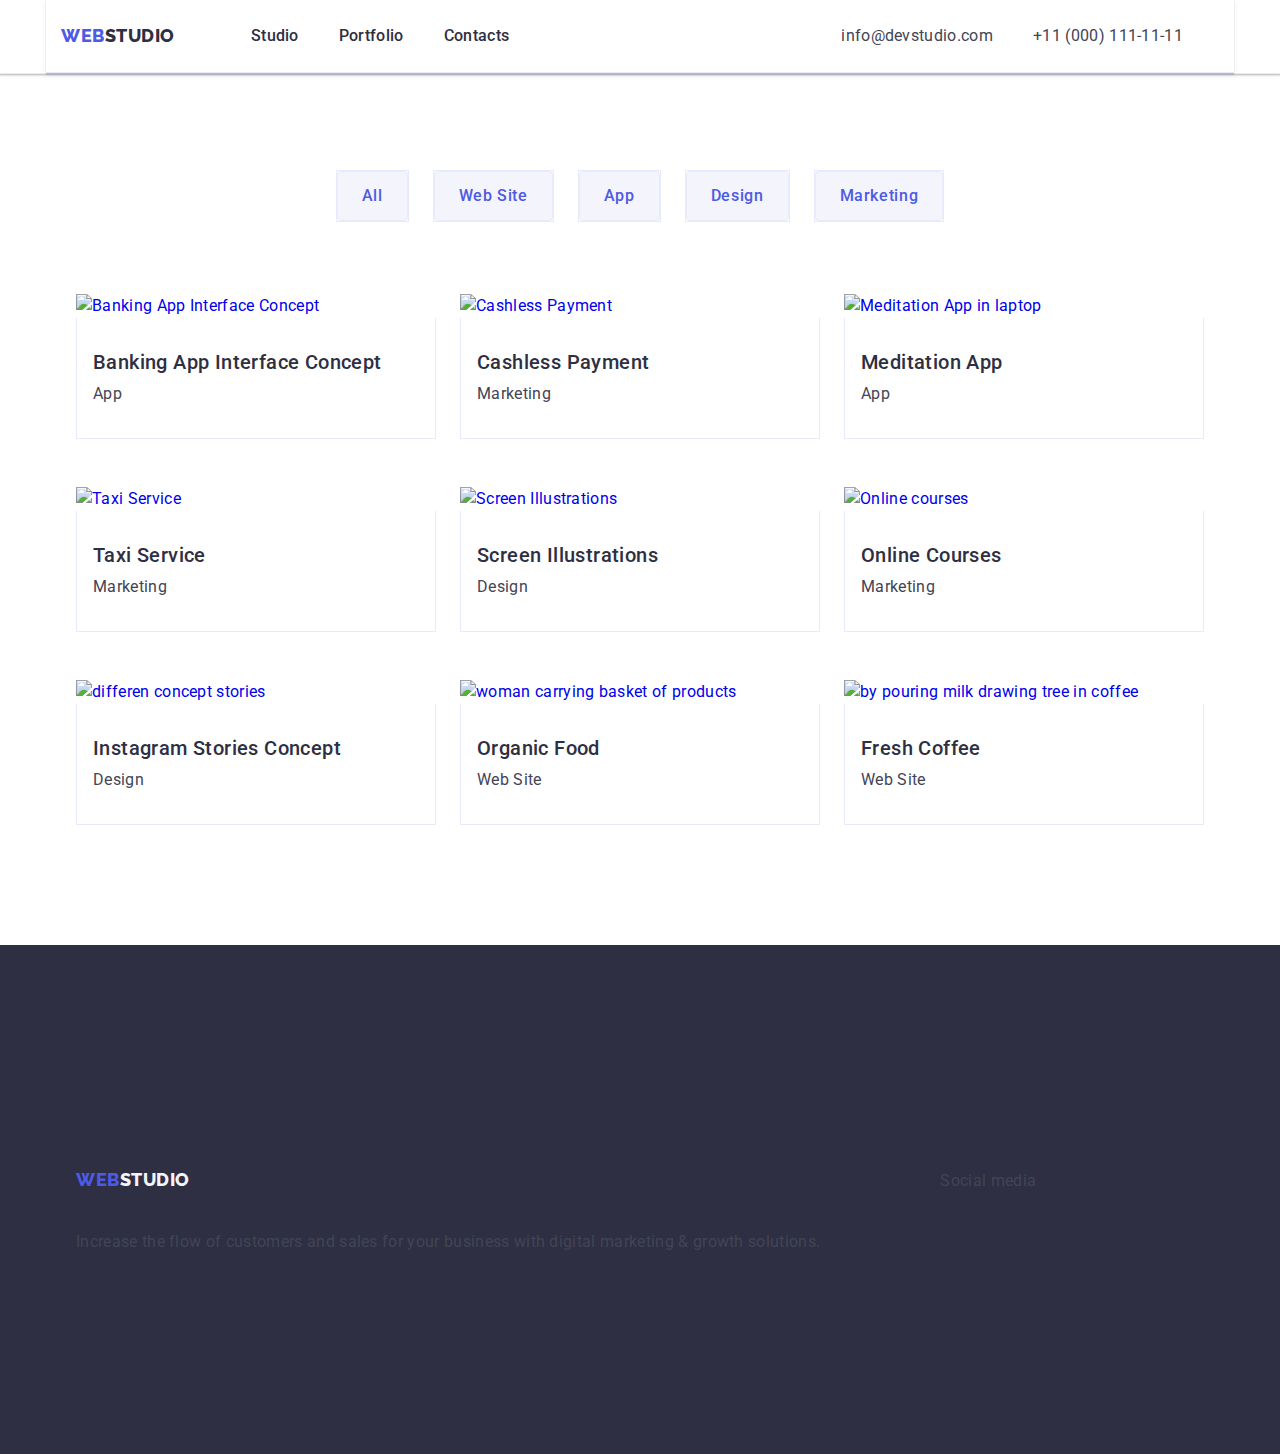
==== portfolio.html @ d27739d9 "buttons shadow" ====
<!DOCTYPE html>
<html lang="en">
  <head>
    <meta charset="utf-8" />
    <meta name="viewport" content="width=device-width, initial-scale=1.0" />
    <title>Portfolio</title>
    <link rel="preconnect" href="https://fonts.googleapis.com" />
    <link rel="preconnect" href="https://fonts.gstatic.com" crossorigin />
    <link
      href="https://fonts.googleapis.com/css2?family=Raleway:wght@200;400;500;600;700;800&family=Roboto:wght@100;300;400;500;700&display=swap"
      rel="stylesheet"
    />
    <link
      rel="stylesheet"
      href="https://cdnjs.cloudflare.com/ajax/libs/modern-normalize/2.0.0/modern-normalize.min.css"
      integrity="sha512-4xo8blKMVCiXpTaLzQSLSw3KFOVPWhm/TRtuPVc4WG6kUgjH6J03IBuG7JZPkcWMxJ5huwaBpOpnwYElP/m6wg=="
      crossorigin="anonymous"
      referrerpolicy="no-referrer"
    />
    <!-- <link rel="stylesheet" type="text/css" href="./css/common.css" /> 
    <link rel="stylesheet" type="text/css" href="./css/portfoilo.css" /> -->
    <link rel="stylesheet" href="./css/styles.css" type="text/css" />
  </head>
  <body>
    <!--Web site's Hat-->
    <header class="header">
      <div class="container header main-nav">
        <!-- Navigation to other pages -->
        <nav class="navigation">
          <a href="./index.html" class="logo list link" target="_blank"
            >Web<span class="logo-s list link">Studio</span></a
          >

          <ul class="site-nav list">
            <li class="item">
              <a href="./index.html" class="link" target="_blank">Studio</a>
            </li>
            <li class="item">
              <a href="./portfolio.html" class="link" target="_blank"
                >Portfolio</a
              >
            </li>
            <li class="item"><a href="" class="link">Contacts</a></li>
          </ul>
        </nav>
        <address class="address">
          <ul class="contact-list list">
            <li class="item">
              <a href="mailto:info@devstudio.com" class="link"
                >info@devstudio.com</a
              >
            </li>

            <li class="item">
              <a href="tel:+110001111111" class="link">+11 (000) 111-11-11</a>
            </li>
          </ul>
        </address>
      </div>
    </header>
    <!-- Beginning of Main -->
    <main>
      <!-- Section Portfolio One  -->
      <section class="section-p-one">
        <div class="container">
          <h1 class="visually-hidden">List of buttons</h1>
          <ul class="bu-list list">
            <li class="button-list-items">
              <button type="button" class="button secondary">All</button>
            </li>
            <li class="button-list-items">
              <button type="button" class="button secondary">Web Site</button>
            </li>
            <li class="button-list-items">
              <button type="button" class="button secondary">App</button>
            </li>
            <li class="button-list-items">
              <button type="button" class="button secondary">Design</button>
            </li>
            <li class="button-list-items">
              <button type="button" class="button secondary">Marketing</button>
            </li>
          </ul>
          <!-- <h2 class="off">List of cards</h2> -->
          <ul class="cards list link">
            <li class="link">
              <a href="https://www.example.com" class="link">
                <img
                  src="./images/port-1.jpg"
                  alt="Banking App Interface Concept"
                  class="img"
                  width="360"
                />
                <div class="card-info">
                  <h2 class="heading-three">Banking App Interface Concept</h2>
                  <p class="paragraph-primary">App</p>
                </div>
              </a>
            </li>
            <li class="link">
              <a href="https://www.example.com" class="link">
                <img
                  src="./images/port-2.jpg"
                  alt="Cashless Payment"
                  class="img"
                  width="360"
                />
                <div class="card-info">
                  <h2 class="heading-three">Cashless Payment</h2>
                  <p class="paragraph-primary">Marketing</p>
                </div>
              </a>
            </li>
            <li class="link">
              <a href="https://www.example.com" class="link">
                <img
                  src="./images/port-3.jpg"
                  alt="Meditation App in laptop"
                  class="img"
                  width="360"
                />
                <div class="card-info">
                  <h2 class="heading-three">Meditation App</h2>
                  <p class="paragraph-primary">App</p>
                </div>
              </a>
            </li>
            <li class="link">
              <a href="https://www.example.com" class="link">
                <img
                  src="./images/port-4.jpg"
                  alt="Taxi Service"
                  class="img"
                  width="360"
                />
                <div class="card-info">
                  <h2 class="heading-three">Taxi Service</h2>
                  <p class="paragraph-primary">Marketing</p>
                </div>
              </a>
            </li>
            <li class="link">
              <a href="https://www.example.com" class="link">
                <img
                  src="./images/port-5.jpg"
                  alt="Screen Illustrations"
                  class="img"
                  width="360"
                />
                <div class="card-info">
                  <h2 class="heading-three">Screen Illustrations</h2>
                  <p class="paragraph-primary">Design</p>
                </div>
              </a>
            </li>
            <li class="link">
              <a href="https://www.example.com" class="link">
                <img
                  src="./images/port-6.jpg"
                  alt="Online courses"
                  class="img"
                  width="360"
                />
                <div class="card-info">
                  <h2 class="heading-three">Online Courses</h2>
                  <p class="paragraph-primary">Marketing</p>
                </div>
              </a>
            </li>
            <li class="link">
              <a href="https://www.example.com" class="link">
                <img
                  src="./images/port-7.jpg"
                  alt="differen concept stories"
                  class="img"
                  width="360"
                />
                <div class="card-info">
                  <h2 class="heading-three">Instagram Stories Concept</h2>
                  <p class="paragraph-primary">Design</p>
                </div>
              </a>
            </li>
            <li class="link">
              <a href="https://www.example.com" class="link">
                <img
                  src="./images/port-8.jpg"
                  alt="woman carrying basket of products"
                  class="img"
                  width="360"
                />
                <div class="card-info">
                  <h2 class="heading-three">Organic Food</h2>
                  <p class="paragraph-primary">Web Site</p>
                </div>
              </a>
            </li>
            <li class="link">
              <a href="https://www.example.com" class="link">
                <img
                  src="./images/port-9.jpg"
                  alt="by pouring milk drawing tree in coffee"
                  class="img"
                  width="360"
                />
                <div class="card-info">
                  <h2 class="heading-three">Fresh Coffee</h2>
                  <p class="paragraph-primary">Web Site</p>
                </div>
              </a>
            </li>
          </ul>
        </div>
      </section>
    </main>

    <!-- Footer -->
    <footer class="footer-one">
      <div class="container footer-one">
        <div class="text-logo">
          <a href="./index.html" class="logo list link space"
            >Web<span class="logo-s footer list link">Studio</span></a
          >

          <p class="footer-paragraph">
            Increase the flow of customers and sales for your business with
            digital marketing & growth solutions.
          </p>
        </div>
        <br />
        <div class="social-links">
          <p class="footer-paragraph">Social media</p>
          <ul class="f-list list">
            <li class="item icon instagram">
              <a href="" aria-label="Link to Instagram"></a>
            </li>
            <li class="item icon twitter">
              <a href="" aria-label="Link to Twitter"></a>
            </li>
            <li class="item icon facebook">
              <a href="" aria-label="Link to Facebook"></a>
            </li>
            <li class="item icon linkdeln">
              <a href="" aria-label="Link to Linkedln"></a>
            </li>
          </ul>
        </div>
      </div>
    </footer>
  </body>
</html>
---- css/styles.css ----
:root {
  --slate: #434455;
  --navy-blue: #2e2f42;
  --iris: #4d5ae5;
  --cornflower: #e7e9fc;
  --cloud: #f4f4fd;
  --ocean: #404bbf;
  --white: #ffffff;
  --black: #000000;
  --light-slate: #8e8f99;
  --box-shadow: 0px 2px 1px rgba(46, 47, 66, 0.08),
    0px 1px 1px rgba(46, 47, 66, 0.16), 0px 1px 6px rgba(46, 47, 66, 0.08);
  --box-shadow-buttons: 0px 3px 1px rgba(0, 0, 0, 0.1),
    0px 2px 1px rgba(0, 0, 0, 0.08), 0px 2px 2px rgba(0, 0, 0, 0.12);
}

body {
  background-color: var(--white);
  color: var(--slate);

  font-family: Roboto, sans-serif;
  font-style: normal;
  font-size: 16px;
  /* line-height: 24px; */
  line-height: 1.5;
  font-weight: 400;
  letter-spacing: 0.32px;
  margin: 0;
}

.img {
  display: block;
}

h1,
h2,
h3,
h4,
h5,
h6,
p,
ul {
  font-family: Roboto, Raleway, sans-serif;
  margin: 0;
}

a {
  text-decoration: none;
  font-style: normal;
}

.list {
  list-style: none;
  text-decoration: none;
  margin: 0;
  padding: 0;
}

.link {
  text-decoration: none;
}

/* Primary color: rgba(46, 47, 66, 1)
Secondary color: : rgba(67, 68, 85, 1)
Thirdary color: rgba(255, 255, 255, 1)
Fourth color: rgba(77, 90, 229, 1)
Fifth color: rgba(244, 244, 253, 1)
*/

/* 1128 width */

.button {
  display: inline-block;
  border: 1px solid transparent; /* not needed */
  border-radius: 4px;
  text-align: center;

  font-family: Roboto, sans-serif;
  font-size: 16px;
  /* line-height: 24px;  150% */
  line-height: 1.5;
  font-style: normal;
  font-weight: 500;

  letter-spacing: 0.64px;

  cursor: pointer;
}

.button.primary {
  margin-left: auto;
  margin-right: auto;

  padding: 16px 32px;
  min-width: 169px;
  display: block;
  height: 56px;
  border: none;

  color: var(--white);
  background-color: var(--iris);
  border-color: var(--ocean);
}
.button.primary:hover,
.button.primary:focus {
  color: var(--ocean);
  background-color: var(--ocean);
}

.button.secondary {
  padding: 12px 24px;
  /* min-width: 116px; */
  border: 1px solid var(--cornflower);

  background-color: var(--cloud);
  color: var(--iris);
}
.button.secondary:hover,
.button.secondary:focus {
  color: var(--white);
  background-color: var(--ocean);
  border: 1px solid transparent;
}

/* Paragraph Primary */
.paragraph-primary {
  color: var(--slate);
}
/* Header 1 */
.heading-one {
  margin-top: 0;
  margin-bottom: 48px;
  /* background-color: red; */

  color: var(--white);
  /* text-align: center; */

  font-weight: 700;
  font-size: 56px;
  line-height: 1.07;
  /* line-height: 60px; */
  letter-spacing: 1.12px;
}
/* Header 2 */
.heading-two {
  color: var(--navy-blue);

  margin-bottom: 72px;

  font-size: 36px;
  font-weight: 700;
  line-height: 1.11;
  /* line-height: 40px; 111.111%  */
  letter-spacing: 0.72px;
  text-transform: capitalize;
}
/* Header 3 */
.heading-three {
  color: var(--navy-blue);
  margin-bottom: 6px;

  font-size: 20px;
  line-height: 1.2;
  /* line-height: 24px; */
  font-weight: 500;
  letter-spacing: 0.4px;
}

.centered {
  text-align: center;
}

/* .paragraph-long { 
  
} */
/* Section Four Main */

.card-list > li {
  text-align: center;

  background-color: var(--white);
  color: var(--slate);
  /* Body */
  font-family: Roboto, sans-serif;
  font-size: 16px;
  font-style: normal;
  font-weight: 400;
  line-height: 1.5; /* 150% */
  letter-spacing: 0.32px;
}

.container {
  margin-left: auto;
  margin-right: auto;
  width: 1128px;
  /* outline: 2px solid tomato; */
}

/* Page header */

.header {
  border-bottom: 1px solid var(--cornflower);
  display: flex;
  box-shadow: var(--box-shadow);
}

.container.header {
  display: flex;
  align-items: center;
  width: 1158px;
  padding: 0 15px;
  margin-left: auto;
  margin-right: auto;
}

/* Main */
.main-nav {
  display: flex;
  /* align-items: center; */
}

/* .page-header { 
  background-color: greenyellow;
}*/
.navigation {
  display: flex;
  align-items: center;
}

.logo {
  display: block;
  padding-top: 24px;
  padding-bottom: 24px;

  margin-right: 76px;

  color: var(--iris);
  font-family: Raleway, sans-serif;
  font-size: 18px;
  font-style: normal;
  font-weight: 800;
  /* line-height: 21px; */
  line-height: 1.17;
  letter-spacing: 0.54px;
  text-transform: uppercase;
}
.logo:hover {
  color: var(--iris);
}

.logo-s {
  padding-top: 24px;
  padding-bottom: 24px;

  color: var(--navy-blue);
  font-family: Raleway, sans-serif;
  font-size: 18px;
  font-style: normal;
  font-weight: 800;
  /* line-height: 21px; */
  line-height: 1.17;
  letter-spacing: 0.54px;
  text-transform: uppercase;
}
.logo-s:hover {
  color: var(--iris);
}

/* Site nav */
.site-nav {
  display: flex;
}

/* .site-nav .item {
  margin-right: 40px;
  background-color: tomato;
} */

/* .site-nav .item:last-child {
  margin-right: 0;
} */
.site-nav .item {
  margin-right: 40px;
}
.site-nav .item:last-child {
  margin-right: 0;
}

/* .site-nav .item:not(:last-child) {
  margin-right: 40px;
} */

.site-nav .link {
  display: block;
  padding-top: 24px;
  padding-bottom: 24px;

  color: var(--navy-blue);
  font-size: 16px;
  font-weight: 500;
}

.site-nav .link:hover,
.site-nav .link:focus {
  color: var(--ocean);
}

/* Contact List */

.address {
  font-style: normal;
  color: var(--slate);
}

.contact-list {
  display: flex;
}

.contact-list .item {
  display: block;
  margin-right: 40px;
  margin-left: auto;
}

.contact-list .item:first-child {
  margin-left: 332px;
}

.contact-list .item:last-child {
  margin-right: 0;
}

.contact-list .link {
  display: block;
  margin-left: auto;
  padding-top: 24px;
  padding-bottom: 24px;

  color: var(--slate);
  font-size: 16px;
  font-weight: 400;
}

.contact-list .link:hover,
.contact-list .link:focus {
  color: var(--ocean);
}

/* Section one */
.section-one {
  background-image: linear-gradient(
      rgba(46, 47, 66, 0.7),
      rgba(46, 47, 66, 0.7)
    ),
    url(../images/people-office-one.jpg);
  max-width: 1440px;
  padding-top: 188px;
  padding-bottom: 188px;

  margin-left: auto;
  margin-right: auto;

  background-color: var(--navy-blue);

  background-repeat: no-repeat;
  background-position: center;
  background-size: cover;

  text-align: center;
}

.container.one h1 {
  /* display: block; */
  max-width: 496px;
  margin-right: auto;
  margin-left: auto;
}

/* .container.one {
  
} */

/* Section two */
.section-two {
  padding-top: 120px;
  padding-bottom: 120px;
}

.icons {
  display: flex;
  align-items: center;
  justify-content: center;
  height: 112px;
  background: var(--cloud, #f4f4fd);
  border-radius: 4px;
  margin-bottom: 8px;
  /* width: 64px; */
  background-size: 64px;
  background-repeat: no-repeat;
  background-position: 50% 50%;
  /* height: 64px; */
  content: "";
}

.i-one {
  background-image: url(../images/antenna1.svg);
}

.i-two {
  background-image: url(../images/clock1.svg);
}
.i-three {
  background-image: url(../images/diagram1.svg);
}
.i-four {
  background-image: url(../images/astronaut1.svg);
}
.section-two-list .heading-three {
  color: var(--navy-blue);
}

/* .section-two-list .item::before {
  display: block;

  /* width: 264px; */

/* outline: 1px solid tomato; */

/* background-image: url(../images/antenna1.svg); */
/* background-size: 64px;
  background-repeat: no-repeat;
  background-position: 50% 50%;
}  */
/* .section-two-list .item:nth-child(1)::before {
  background-image: url(../images/antenna1.svg);
}
.section-two-list .item:nth-child(2)::before {
  background-image: url(../images/clock1.svg);
}
.section-two-list .item:nth-child(3)::before {
  background-image: url(../images/diagram1.svg);
}
.section-two-list .item:nth-child(4)::before {
  background-image: url(../images/astronaut1.svg);
} */

.visually-hidden {
  position: absolute;
  width: 1px;
  height: 1px;
  margin: -1px;
  border: 0;
  padding: 0;
  white-space: nowrap;
  clip-path: inset(100%);
  clip: rect(0 0 0 0);
  overflow: hidden;
}

.section-two-list {
  display: flex;
}

.section-two-list li {
  margin-right: 24px;
}

.section-two-list li:last-child {
  margin-right: 0;
}

.section-two-list .item {
  width: calc((100% - 72px) / 4);
}

.section-two-list h3 {
  margin-bottom: 8px;
}

/* Section three */
.section-three {
  padding-bottom: 120px;
}

.images-list {
  display: flex;
}

.images-list .img-list {
  width: calc((100% - 48px) / 3);
}

.images-list li:not(:last-child) {
  margin-right: 24px;
}
/* Section four */
.section-four {
  padding-top: 120px;
  padding-bottom: 120px;

  background-color: var(--cloud);
}

.card-list {
  display: flex;
}

.card-list .list {
  box-shadow: var(--box-shadow);
}
.card-list.list li:first-child {
  width: calc((100% - 72px) / 4);
  border-radius: 0px 0px 4px 4px;
}

.card-list.list li {
  margin-right: 24px;
}
.card-list.list li:last-child {
  margin-right: 0;
}

.icons-list {
  display: flex;
  justify-content: center;
  gap: 24px;
}

.stuff {
  padding-top: 32px;
  padding-bottom: 32px;
}

.stuff h3 {
  text-align: center;
  margin-bottom: 8px;
}
.stuff p {
  text-align: center;
}

.icon-item {
  width: 40px;
  height: 40px;

  /* display: inline-flex;
  align-items: flex-start;
  gap: 16px;
  content: "";
  background-size: 16px;
  background-repeat: no-repeat;
  background-position: 5% 10%;
  background-color: var(--iris, #4d5ae5);
  background-position: center;
  border-radius: 50%;
  cursor: pointer; */
}

.icon-link {
  width: 100%;
  height: 100%;

  background-color: var(--iris);
  border-radius: 50%;
  display: flex;
  align-items: center;
  justify-content: center;
}

.icon-link:hover,
.icon-link:focus {
  background-color: var(--ocean);
}

.icon-instagram {
  width: 40px;
  height: 40px;
  fill: var(--cloud);
}

/* .icon {
  display: inline-flex;
  align-items: flex-start;
  gap: 16px;
  content: "";
  width: 40px;
  height: 40px;
  background-size: 16px;
  background-repeat: no-repeat;
  background-position: top 50px left 10px, top 50px left 20px,
    top 50px left 30px, top 50px left 40px;
  background-color: var(--iris, #4d5ae5);
  background-position: center;
  border-radius: 50%;
  cursor: pointer;
  background-image: url(../images/instagram2.svg), url(../images/twitter1.svg),
    url(../images/facebook1.svg), url(../images/linkedin1.svg);
} */

/* .first-person {
  background-image: url(../images/instagram2.svg);
  background-image: url(../images/twitter1.svg);
  background-image: url(../images/facebook1.svg);
  background-image: url(../images/linkedin1.svg);
}
.second-person {
  background-image: url(../images/instagram2.svg);
  background-image: url(../images/twitter1.svg);
  background-image: url(../images/facebook1.svg);
  background-image: url(../images/linkedin1.svg);
}
.third-person {
  background-image: url(../images/instagram2.svg);
  background-image: url(../images/twitter1.svg);
  background-image: url(../images/facebook1.svg);
  background-image: url(../images/linkedin1.svg);
}
.fourth-person {
  background-image: url(../images/instagram2.svg);
  background-image: url(../images/twitter1.svg);
  background-image: url(../images/facebook1.svg);
  background-image: url(../images/linkedin1.svg);
} */

/* Section-Five */
.section-five {
  padding: 120px 0;
}

.logo-list {
  display: flex;
  gap: 24px;
}

.logo-item {
  width: calc((100% - 120px) / 6);
  height: 88px;
}

.logo-link {
  width: 100%;
  height: 100%;
  border: 1px solid var(--light-slate);
  border-radius: 4px;
  display: flex;
  align-items: center;
  justify-content: center;
  color: var(--light-slate);
}

.logo-link:hover,
.logo-link:focus {
  border-color: var(--ocean);
  color: var(--ocean);
}

.logo-svg {
  fill: currentColor;
}

/* Footer */

.footer-one {
  padding-top: 100px;
  padding-bottom: 100px;
  background-color: var(--navy-blue);

  display: flex;
  align-items: baseline;
}

/* .container .footer-one {
  display: inline-block;
} */
/* Logo */
/* .lfooter { 
  color: var(--iris);

  font-family: Raleway, sans-serif;
  font-size: 18px;
  font-style: normal;
  font-weight: 800;
}
.lfooter:hover {
  color: var(--white);
} */

.space {
  margin-bottom: 16px;
  display: inline-block;
}

.footer {
  color: var(--cloud);
}

.footer:hover {
  color: var(--iris);
}

.footer-text {
  width: 264px;

  /* display: inline-block; */

  color: var(--cloud);
}

.social-links-text {
  font-weight: 500;
  font-size: 16px;
  line-height: 1.5;
  letter-spacing: 0.02em;
  color: var(--white);
  margin-bottom: 16px;
}

.f-list {
  display: inline-block;
}

.instagram {
  background-image: url(../images/instagram2.svg);
}

.twitter {
  background-image: url(../images/twitter1.svg);
}

.facebook {
  background-image: url(../images/facebook1.svg);
}

.linkdeln {
  background-image: url(../images/linkedin1.svg);
}

.social-links {
  margin-left: 120px;
  display: inline-block;
}

.text-logo-container {
  margin-right: 120px;

  display: inline-block;
}

.icons-list-social-links {
  display: flex;
  justify-content: center;
  gap: 16px;
}

.icon-link-social-links {
  width: 100%;
  height: 100%;

  background-color: var(--iris);
  border-radius: 50%;
  display: flex;
  align-items: center;
  justify-content: center;
}

.icon-link-social-links:hover,
.icon-link-social-links:focus {
  background-color: #31d0aa;
}

/* Portfolio */

/* Section Portfolio One */
.section-p-one {
  padding: 96px 0 120px 0;
}

.bu-list {
  display: flex;
  justify-content: center;
  margin-bottom: 72px;
}

.bu-list li {
  margin-right: 24px;
  border: 1px solid var(--cornflower);
}

.button-list-items {
  border: 1px solid var(--cornflower);
}

.button-list-items:hover,
.button-list-items:focus {
  box-shadow: var(--box-shadow-buttons);
}

.bu-list li:last-child {
  margin-right: 0;
}

.cards.list {
  width: 1128px;
  display: flex;
  flex-wrap: wrap;
  margin-right: 24px;
}

.cards.list li {
  width: 360px;
  margin-right: 24px;
  margin-bottom: 48px;
}

.cards.list li:nth-child(3n) {
  margin-right: 0px;
}

.cards.list li:nth-last-child(-n + 3) {
  margin-bottom: 0px;
}

.card-list li {
  width: calc((100% - 48px) / 3);
}

.card-info {
  padding: 32px 16px;
  border: 1px solid var(--cornflower);
  border-top: none;
}
.card-info h2 {
  margin-bottom: 8px;
}
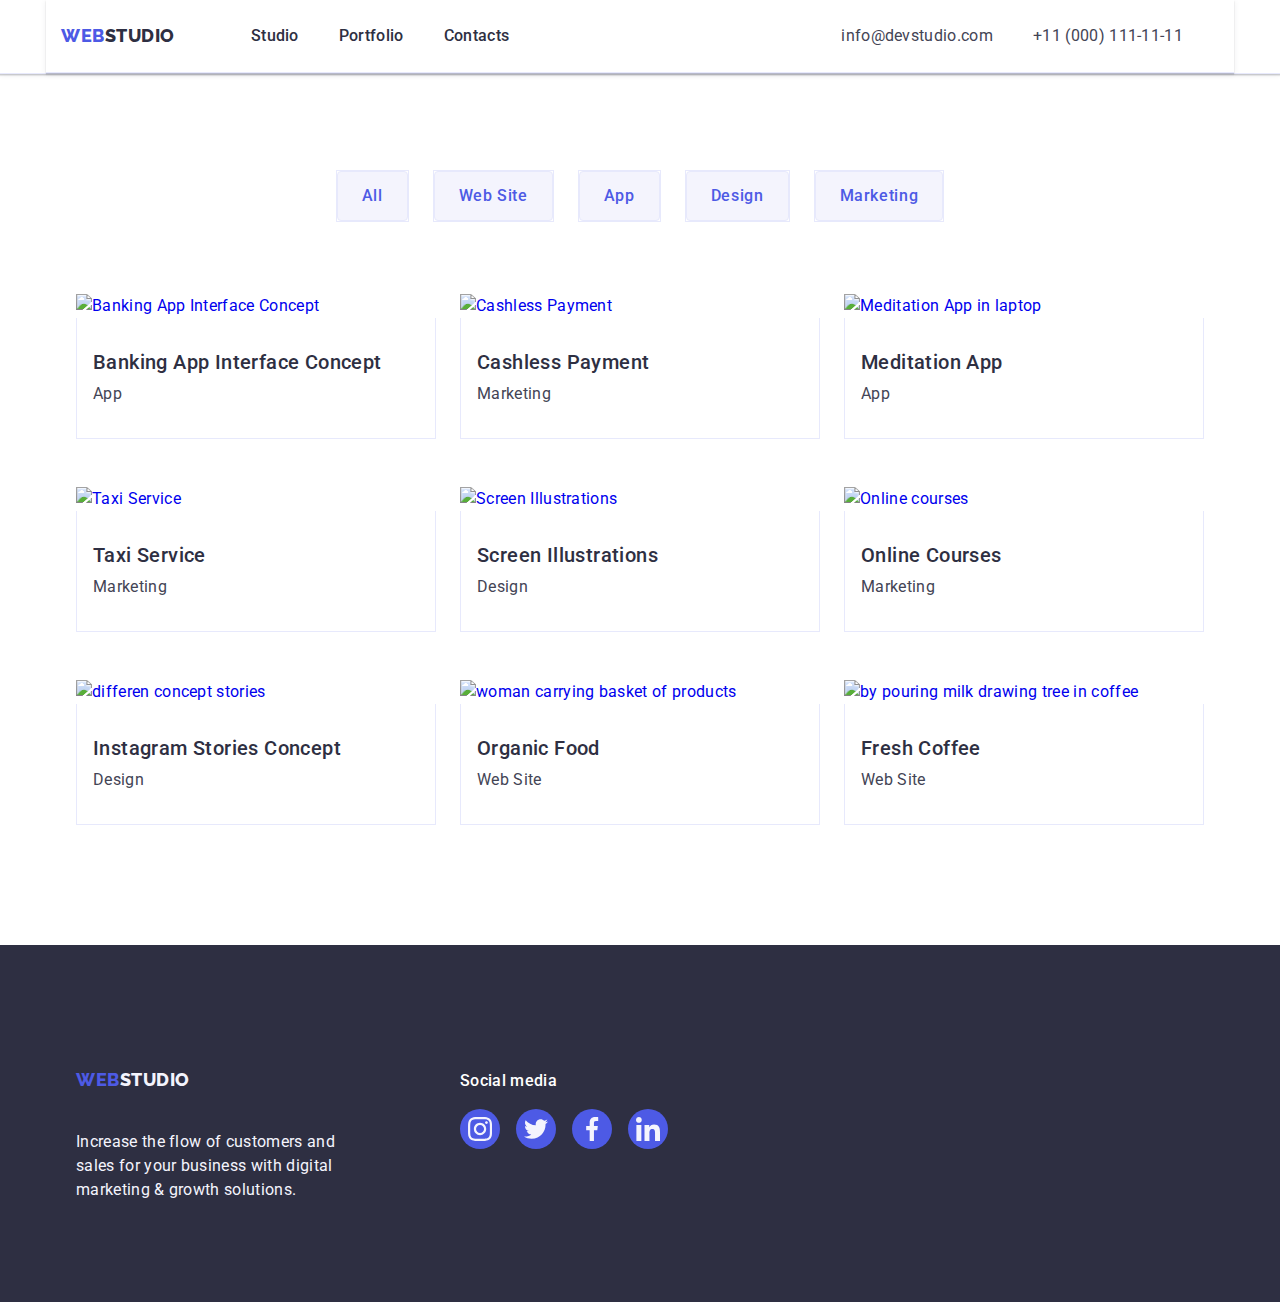
==== commit 85154b67: "svg" ====
--- a/portfolio.html
+++ b/portfolio.html
@@ -66,25 +66,31 @@
           <h1 class="visually-hidden">List of buttons</h1>
           <ul class="bu-list list">
             <li class="button-list-items">
-              <button type="button" class="button secondary">All</button>
-            </li>
-            <li class="button-list-items">
-              <button type="button" class="button secondary">Web Site</button>
-            </li>
-            <li class="button-list-items">
-              <button type="button" class="button secondary">App</button>
-            </li>
-            <li class="button-list-items">
-              <button type="button" class="button secondary">Design</button>
-            </li>
-            <li class="button-list-items">
-              <button type="button" class="button secondary">Marketing</button>
+              <button type="button" class="button secondary shadow">All</button>
+            </li>
+            <li class="button-list-items">
+              <button type="button" class="button secondary shadow">
+                Web Site
+              </button>
+            </li>
+            <li class="button-list-items">
+              <button type="button" class="button secondary shadow">App</button>
+            </li>
+            <li class="button-list-items">
+              <button type="button" class="button secondary shadow">
+                Design
+              </button>
+            </li>
+            <li class="button-list-items">
+              <button type="button" class="button secondary shadow">
+                Marketing
+              </button>
             </li>
           </ul>
           <!-- <h2 class="off">List of cards</h2> -->
           <ul class="cards list link">
             <li class="link">
-              <a href="https://www.example.com" class="link">
+              <a href="https://www.example.com" class="link link-class">
                 <img
                   src="./images/port-1.jpg"
                   alt="Banking App Interface Concept"
@@ -98,7 +104,7 @@
               </a>
             </li>
             <li class="link">
-              <a href="https://www.example.com" class="link">
+              <a href="https://www.example.com" class="link link-class">
                 <img
                   src="./images/port-2.jpg"
                   alt="Cashless Payment"
@@ -112,7 +118,7 @@
               </a>
             </li>
             <li class="link">
-              <a href="https://www.example.com" class="link">
+              <a href="https://www.example.com" class="link link-class">
                 <img
                   src="./images/port-3.jpg"
                   alt="Meditation App in laptop"
@@ -126,7 +132,7 @@
               </a>
             </li>
             <li class="link">
-              <a href="https://www.example.com" class="link">
+              <a href="https://www.example.com" class="link link-class">
                 <img
                   src="./images/port-4.jpg"
                   alt="Taxi Service"
@@ -140,7 +146,7 @@
               </a>
             </li>
             <li class="link">
-              <a href="https://www.example.com" class="link">
+              <a href="https://www.example.com" class="link link-class">
                 <img
                   src="./images/port-5.jpg"
                   alt="Screen Illustrations"
@@ -154,7 +160,7 @@
               </a>
             </li>
             <li class="link">
-              <a href="https://www.example.com" class="link">
+              <a href="https://www.example.com" class="link link-class">
                 <img
                   src="./images/port-6.jpg"
                   alt="Online courses"
@@ -168,7 +174,7 @@
               </a>
             </li>
             <li class="link">
-              <a href="https://www.example.com" class="link">
+              <a href="https://www.example.com" class="link link-class">
                 <img
                   src="./images/port-7.jpg"
                   alt="differen concept stories"
@@ -182,7 +188,7 @@
               </a>
             </li>
             <li class="link">
-              <a href="https://www.example.com" class="link">
+              <a href="https://www.example.com" class="link link-class">
                 <img
                   src="./images/port-8.jpg"
                   alt="woman carrying basket of products"
@@ -196,7 +202,7 @@
               </a>
             </li>
             <li class="link">
-              <a href="https://www.example.com" class="link">
+              <a href="https://www.example.com" class="link link-class">
                 <img
                   src="./images/port-9.jpg"
                   alt="by pouring milk drawing tree in coffee"
@@ -216,32 +222,59 @@
 
     <!-- Footer -->
     <footer class="footer-one">
-      <div class="container footer-one">
-        <div class="text-logo">
+      <div class="container container-footer">
+        <div class="text-logo-container">
           <a href="./index.html" class="logo list link space"
             >Web<span class="logo-s footer list link">Studio</span></a
           >
-
-          <p class="footer-paragraph">
+          <p class="footer-text">
             Increase the flow of customers and sales for your business with
             digital marketing & growth solutions.
           </p>
         </div>
-        <br />
+
         <div class="social-links">
-          <p class="footer-paragraph">Social media</p>
-          <ul class="f-list list">
-            <li class="item icon instagram">
-              <a href="" aria-label="Link to Instagram"></a>
-            </li>
-            <li class="item icon twitter">
-              <a href="" aria-label="Link to Twitter"></a>
-            </li>
-            <li class="item icon facebook">
-              <a href="" aria-label="Link to Facebook"></a>
-            </li>
-            <li class="item icon linkdeln">
-              <a href="" aria-label="Link to Linkedln"></a>
+          <p class="social-links-text">Social media</p>
+          <ul class="list icons-list-social-links">
+            <li class="icon-item">
+              <a
+                href=""
+                aria-label="Link to Instagram"
+                class="icon-link-social-links"
+                ><svg width="24" height="24" class="icon-order instagram">
+                  <use href="./images/icons.svg#instagram"></use>
+                </svg>
+              </a>
+            </li>
+            <li class="icon-item">
+              <a
+                href=""
+                aria-label="Link to Twitter"
+                class="icon-link-social-links"
+                ><svg width="24" height="24" class="icon-order twitter">
+                  <use href="./images/icons.svg#twitter"></use>
+                </svg>
+              </a>
+            </li>
+            <li class="icon-item">
+              <a
+                href=""
+                aria-label="Link to Facebook"
+                class="icon-link-social-links"
+                ><svg width="24" height="24" class="icon-order facebook">
+                  <use href="./images/icons.svg#facebook"></use>
+                </svg>
+              </a>
+            </li>
+            <li class="icon-item">
+              <a
+                href=""
+                aria-label="Link to Linkedln"
+                class="icon-link-social-links"
+                ><svg width="24" height="24" class="icon-order linkedin">
+                  <use href="./images/icons.svg#linkedin"></use>
+                </svg>
+              </a>
             </li>
           </ul>
         </div>
--- a/css/styles.css
+++ b/css/styles.css
@@ -386,7 +386,7 @@
   padding-bottom: 120px;
 }
 
-.icons {
+.icons-container {
   display: flex;
   align-items: center;
   justify-content: center;
@@ -419,31 +419,6 @@
   color: var(--navy-blue);
 }
 
-/* .section-two-list .item::before {
-  display: block;
-
-  /* width: 264px; */
-
-/* outline: 1px solid tomato; */
-
-/* background-image: url(../images/antenna1.svg); */
-/* background-size: 64px;
-  background-repeat: no-repeat;
-  background-position: 50% 50%;
-}  */
-/* .section-two-list .item:nth-child(1)::before {
-  background-image: url(../images/antenna1.svg);
-}
-.section-two-list .item:nth-child(2)::before {
-  background-image: url(../images/clock1.svg);
-}
-.section-two-list .item:nth-child(3)::before {
-  background-image: url(../images/diagram1.svg);
-}
-.section-two-list .item:nth-child(4)::before {
-  background-image: url(../images/astronaut1.svg);
-} */
-
 .visually-hidden {
   position: absolute;
   width: 1px;
@@ -503,21 +478,14 @@
 
 .card-list {
   display: flex;
-}
-
-.card-list .list {
+  gap: 24px;
+}
+
+.card-items {
   box-shadow: var(--box-shadow);
 }
 .card-list.list li:first-child {
-  width: calc((100% - 72px) / 4);
   border-radius: 0px 0px 4px 4px;
-}
-
-.card-list.list li {
-  margin-right: 24px;
-}
-.card-list.list li:last-child {
-  margin-right: 0;
 }
 
 .icons-list {
@@ -542,18 +510,6 @@
 .icon-item {
   width: 40px;
   height: 40px;
-
-  /* display: inline-flex;
-  align-items: flex-start;
-  gap: 16px;
-  content: "";
-  background-size: 16px;
-  background-repeat: no-repeat;
-  background-position: 5% 10%;
-  background-color: var(--iris, #4d5ae5);
-  background-position: center;
-  border-radius: 50%;
-  cursor: pointer; */
 }
 
 .icon-link {
@@ -572,55 +528,11 @@
   background-color: var(--ocean);
 }
 
-.icon-instagram {
-  width: 40px;
-  height: 40px;
+.icon-order {
   fill: var(--cloud);
-}
-
-/* .icon {
-  display: inline-flex;
-  align-items: flex-start;
-  gap: 16px;
-  content: "";
-  width: 40px;
-  height: 40px;
-  background-size: 16px;
   background-repeat: no-repeat;
-  background-position: top 50px left 10px, top 50px left 20px,
-    top 50px left 30px, top 50px left 40px;
-  background-color: var(--iris, #4d5ae5);
-  background-position: center;
-  border-radius: 50%;
-  cursor: pointer;
-  background-image: url(../images/instagram2.svg), url(../images/twitter1.svg),
-    url(../images/facebook1.svg), url(../images/linkedin1.svg);
-} */
-
-/* .first-person {
-  background-image: url(../images/instagram2.svg);
-  background-image: url(../images/twitter1.svg);
-  background-image: url(../images/facebook1.svg);
-  background-image: url(../images/linkedin1.svg);
-}
-.second-person {
-  background-image: url(../images/instagram2.svg);
-  background-image: url(../images/twitter1.svg);
-  background-image: url(../images/facebook1.svg);
-  background-image: url(../images/linkedin1.svg);
-}
-.third-person {
-  background-image: url(../images/instagram2.svg);
-  background-image: url(../images/twitter1.svg);
-  background-image: url(../images/facebook1.svg);
-  background-image: url(../images/linkedin1.svg);
-}
-.fourth-person {
-  background-image: url(../images/instagram2.svg);
-  background-image: url(../images/twitter1.svg);
-  background-image: url(../images/facebook1.svg);
-  background-image: url(../images/linkedin1.svg);
-} */
+  background-position: 50% 50%;
+}
 
 /* Section-Five */
 .section-five {
@@ -650,9 +562,14 @@
 
 .logo-link:hover,
 .logo-link:focus {
-  border-color: var(--ocean);
-  color: var(--ocean);
-}
+  border-color: #404bbf;
+  color: #404bbf;
+}
+
+/* .logo-link:focus {
+  border-color: #404bbf;
+  color: #404bbf;
+} */
 
 .logo-svg {
   fill: currentColor;
@@ -664,26 +581,12 @@
   padding-top: 100px;
   padding-bottom: 100px;
   background-color: var(--navy-blue);
-
+}
+
+.container-footer {
   display: flex;
   align-items: baseline;
 }
-
-/* .container .footer-one {
-  display: inline-block;
-} */
-/* Logo */
-/* .lfooter { 
-  color: var(--iris);
-
-  font-family: Raleway, sans-serif;
-  font-size: 18px;
-  font-style: normal;
-  font-weight: 800;
-}
-.lfooter:hover {
-  color: var(--white);
-} */
 
 .space {
   margin-bottom: 16px;
@@ -700,8 +603,6 @@
 
 .footer-text {
   width: 264px;
-
-  /* display: inline-block; */
 
   color: var(--cloud);
 }
@@ -719,24 +620,7 @@
   display: inline-block;
 }
 
-.instagram {
-  background-image: url(../images/instagram2.svg);
-}
-
-.twitter {
-  background-image: url(../images/twitter1.svg);
-}
-
-.facebook {
-  background-image: url(../images/facebook1.svg);
-}
-
-.linkdeln {
-  background-image: url(../images/linkedin1.svg);
-}
-
 .social-links {
-  margin-left: 120px;
   display: inline-block;
 }
 
@@ -790,8 +674,8 @@
   border: 1px solid var(--cornflower);
 }
 
-.button-list-items:hover,
-.button-list-items:focus {
+.shadow:hover,
+.shadow:focus {
   box-shadow: var(--box-shadow-buttons);
 }
 
@@ -820,8 +704,17 @@
   margin-bottom: 0px;
 }
 
-.card-list li {
-  width: calc((100% - 48px) / 3);
+.link-class {
+  display: block;
+  /* box-shadow: var(--box-shadow); */
+}
+
+.link-class:hover {
+  box-shadow: var(--box-shadow);
+}
+
+.link-class:focus {
+  box-shadow: var(--box-shadow);
 }
 
 .card-info {
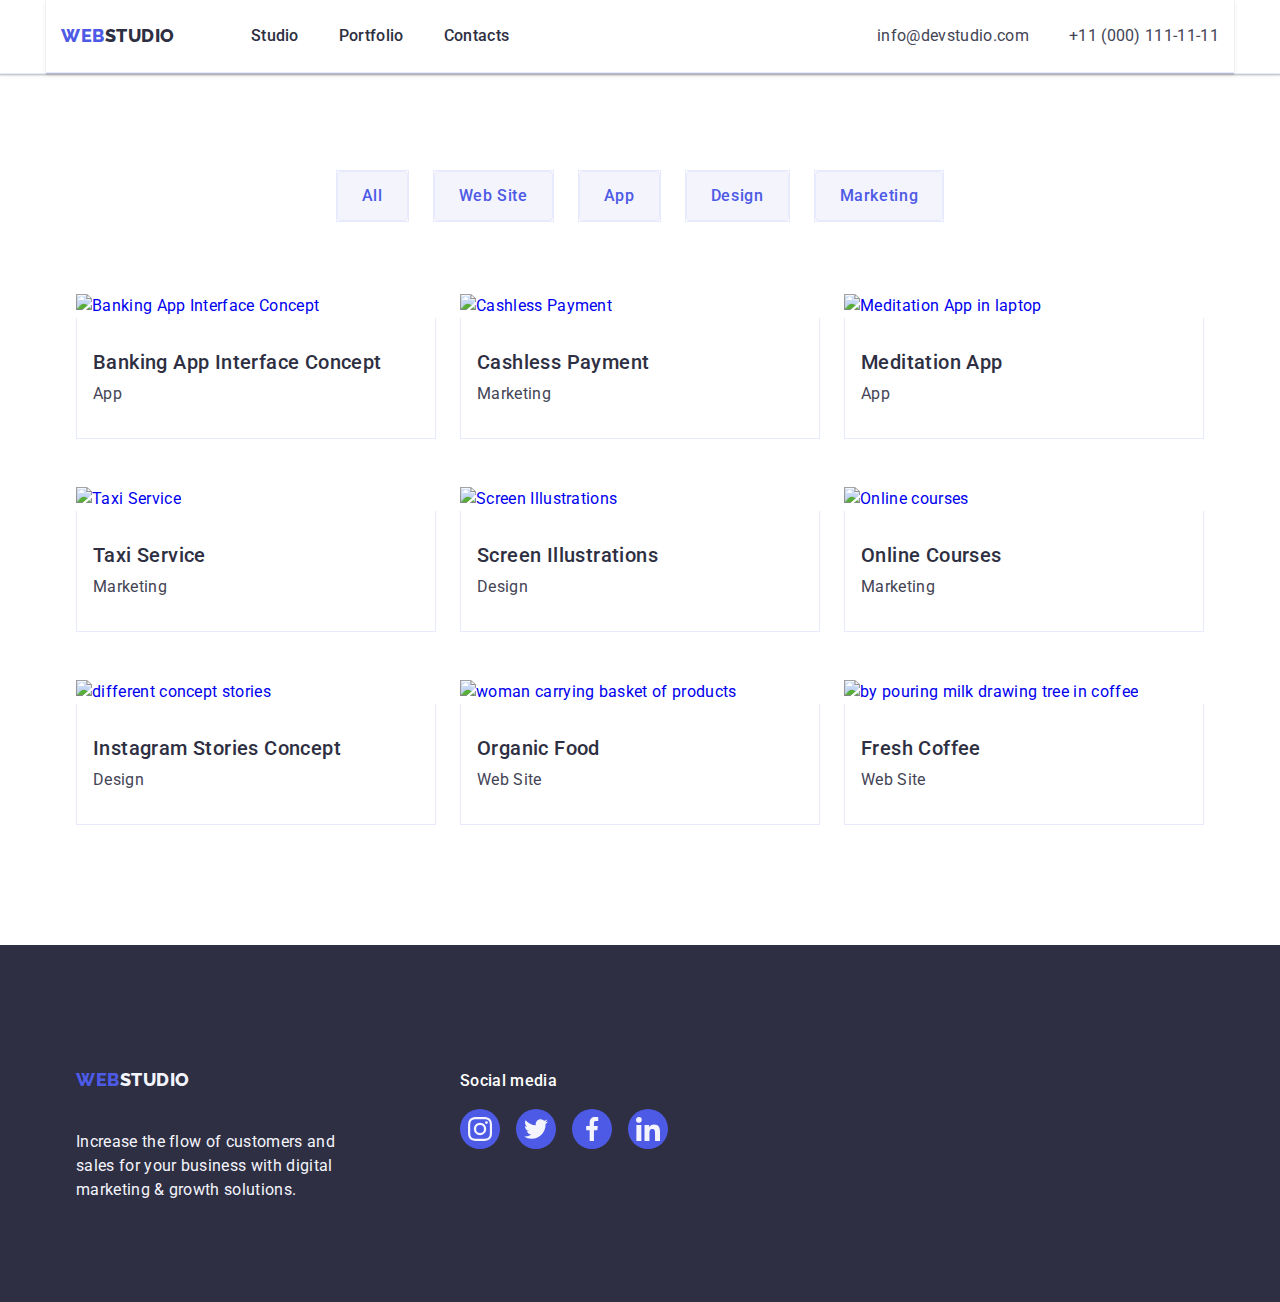
==== commit e10b5499: "important fix css svg mistake and logo icon hover/focus" ====
--- a/portfolio.html
+++ b/portfolio.html
@@ -1,9 +1,11 @@
 <!DOCTYPE html>
 <html lang="en">
   <head>
+    <!-- Meta -->
     <meta charset="utf-8" />
     <meta name="viewport" content="width=device-width, initial-scale=1.0" />
     <title>Portfolio</title>
+    <!-- Fonts -->
     <link rel="preconnect" href="https://fonts.googleapis.com" />
     <link rel="preconnect" href="https://fonts.gstatic.com" crossorigin />
     <link
@@ -17,8 +19,7 @@
       crossorigin="anonymous"
       referrerpolicy="no-referrer"
     />
-    <!-- <link rel="stylesheet" type="text/css" href="./css/common.css" /> 
-    <link rel="stylesheet" type="text/css" href="./css/portfoilo.css" /> -->
+    <!-- CSS Styles -->
     <link rel="stylesheet" href="./css/styles.css" type="text/css" />
   </head>
   <body>
@@ -27,22 +28,49 @@
       <div class="container header main-nav">
         <!-- Navigation to other pages -->
         <nav class="navigation">
-          <a href="./index.html" class="logo list link" target="_blank"
+          <a
+            href="./index.html"
+            class="logo list link"
+            target="_blank"
+            rel="noopener no-referrer"
+            aria-label="Main Page"
             >Web<span class="logo-s list link">Studio</span></a
           >
 
           <ul class="site-nav list">
             <li class="item">
-              <a href="./index.html" class="link" target="_blank">Studio</a>
+              <a
+                href="./index.html"
+                class="link current"
+                target="_blank"
+                rel="noopener no-referrer"
+                aria-label="Main Page"
+                >Studio</a
+              >
             </li>
             <li class="item">
-              <a href="./portfolio.html" class="link" target="_blank"
+              <a
+                href="./portfolio.html"
+                class="link current"
+                target="_blank"
+                rel="noopener no-referrer"
+                aria-label="Portfolio"
                 >Portfolio</a
               >
             </li>
-            <li class="item"><a href="" class="link">Contacts</a></li>
+            <li class="item">
+              <a
+                href="https://www.Linkedln.com"
+                class="link current"
+                target="_blank"
+                rel="noopener no-referrer"
+                aria-label="Contacts"
+                >Contacts</a
+              >
+            </li>
           </ul>
         </nav>
+        <!-- Contacts -->
         <address class="address">
           <ul class="contact-list list">
             <li class="item">
@@ -89,126 +117,236 @@
           </ul>
           <!-- <h2 class="off">List of cards</h2> -->
           <ul class="cards list link">
-            <li class="link">
-              <a href="https://www.example.com" class="link link-class">
-                <img
-                  src="./images/port-1.jpg"
-                  alt="Banking App Interface Concept"
-                  class="img"
-                  width="360"
-                />
+            <li class="cards-item link">
+              <a
+                href="https://www.example.com"
+                class="cards-link link link-class"
+              >
+                <div class="service-container">
+                  <img
+                    src="./images/port-1.jpg"
+                    alt="Banking App Interface Concept"
+                    class="service-img"
+                    width="360"
+                  />
+                  <div class="overlay">
+                    <p class="service-text">
+                      14 Stylish and User-Friendly App Design Concepts · Task
+                      Manager App · Calorie Tracker App · Exotic Fruit Ecommerce
+                      App · Cloud Storage App
+                    </p>
+                  </div>
+                </div>
                 <div class="card-info">
                   <h2 class="heading-three">Banking App Interface Concept</h2>
                   <p class="paragraph-primary">App</p>
                 </div>
               </a>
             </li>
-            <li class="link">
-              <a href="https://www.example.com" class="link link-class">
-                <img
-                  src="./images/port-2.jpg"
-                  alt="Cashless Payment"
-                  class="img"
-                  width="360"
-                />
+            <li class="cards-item link">
+              <a
+                href="https://www.example.com"
+                class="cards-link link link-class"
+              >
+                <div class="service-container">
+                  <img
+                    src="./images/port-2.jpg"
+                    alt="Cashless Payment"
+                    class="service-img"
+                    width="360"
+                  />
+                  <div class="overlay">
+                    <p class="service-text">
+                      14 Stylish and User-Friendly App Design Concepts · Task
+                      Manager App · Calorie Tracker App · Exotic Fruit Ecommerce
+                      App · Cloud Storage App
+                    </p>
+                  </div>
+                </div>
                 <div class="card-info">
                   <h2 class="heading-three">Cashless Payment</h2>
                   <p class="paragraph-primary">Marketing</p>
                 </div>
               </a>
             </li>
-            <li class="link">
-              <a href="https://www.example.com" class="link link-class">
-                <img
-                  src="./images/port-3.jpg"
-                  alt="Meditation App in laptop"
-                  class="img"
-                  width="360"
-                />
+            <li class="cards-item link">
+              <a
+                href="https://www.example.com"
+                class="cards-link link link-class"
+              >
+                <div class="service-container">
+                  <img
+                    src="./images/port-3.jpg"
+                    alt="Meditation App in laptop"
+                    class="service-img"
+                    width="360"
+                  />
+                  <div class="overlay">
+                    <p class="service-text">
+                      14 Stylish and User-Friendly App Design Concepts · Task
+                      Manager App · Calorie Tracker App · Exotic Fruit Ecommerce
+                      App · Cloud Storage App
+                    </p>
+                  </div>
+                </div>
                 <div class="card-info">
                   <h2 class="heading-three">Meditation App</h2>
                   <p class="paragraph-primary">App</p>
                 </div>
               </a>
             </li>
-            <li class="link">
-              <a href="https://www.example.com" class="link link-class">
-                <img
-                  src="./images/port-4.jpg"
-                  alt="Taxi Service"
-                  class="img"
-                  width="360"
-                />
+            <li class="cards-item link">
+              <a
+                href="https://www.example.com"
+                class="cards-link link link-class"
+              >
+                <div class="service-container">
+                  <img
+                    src="./images/port-4.jpg"
+                    alt="Taxi Service"
+                    class="service-img"
+                    width="360"
+                  />
+
+                  <div class="overlay">
+                    <p class="service-text">
+                      14 Stylish and User-Friendly App Design Concepts · Task
+                      Manager App · Calorie Tracker App · Exotic Fruit Ecommerce
+                      App · Cloud Storage App
+                    </p>
+                  </div>
+                </div>
                 <div class="card-info">
                   <h2 class="heading-three">Taxi Service</h2>
                   <p class="paragraph-primary">Marketing</p>
                 </div>
               </a>
             </li>
-            <li class="link">
-              <a href="https://www.example.com" class="link link-class">
-                <img
-                  src="./images/port-5.jpg"
-                  alt="Screen Illustrations"
-                  class="img"
-                  width="360"
-                />
+            <li class="cards-item link">
+              <a
+                href="https://www.example.com"
+                class="cards-link link link-class"
+              >
+                <div class="service-container">
+                  <img
+                    src="./images/port-5.jpg"
+                    alt="Screen Illustrations"
+                    class="service-img"
+                    width="360"
+                  />
+                  <div class="overlay">
+                    <p class="service-text">
+                      14 Stylish and User-Friendly App Design Concepts · Task
+                      Manager App · Calorie Tracker App · Exotic Fruit Ecommerce
+                      App · Cloud Storage App
+                    </p>
+                  </div>
+                </div>
                 <div class="card-info">
                   <h2 class="heading-three">Screen Illustrations</h2>
                   <p class="paragraph-primary">Design</p>
                 </div>
               </a>
             </li>
-            <li class="link">
-              <a href="https://www.example.com" class="link link-class">
-                <img
-                  src="./images/port-6.jpg"
-                  alt="Online courses"
-                  class="img"
-                  width="360"
-                />
+            <li class="cards-item link">
+              <a
+                href="https://www.example.com"
+                class="cards-link link link-class"
+              >
+                <div class="service-container">
+                  <img
+                    src="./images/port-6.jpg"
+                    alt="Online courses"
+                    class="service-img"
+                    width="360"
+                  />
+                  <div class="overlay">
+                    <p class="service-text">
+                      14 Stylish and User-Friendly App Design Concepts · Task
+                      Manager App · Calorie Tracker App · Exotic Fruit Ecommerce
+                      App · Cloud Storage App
+                    </p>
+                  </div>
+                </div>
                 <div class="card-info">
                   <h2 class="heading-three">Online Courses</h2>
                   <p class="paragraph-primary">Marketing</p>
                 </div>
               </a>
             </li>
-            <li class="link">
-              <a href="https://www.example.com" class="link link-class">
-                <img
-                  src="./images/port-7.jpg"
-                  alt="differen concept stories"
-                  class="img"
-                  width="360"
-                />
+            <li class="cards-item link">
+              <a
+                href="https://www.example.com"
+                class="cards-link link link-class"
+              >
+                <div class="service-container">
+                  <img
+                    src="./images/port-7.jpg"
+                    alt="different concept stories"
+                    class="service-img"
+                    width="360"
+                  />
+                  <div class="overlay">
+                    <p class="service-text">
+                      14 Stylish and User-Friendly App Design Concepts · Task
+                      Manager App · Calorie Tracker App · Exotic Fruit Ecommerce
+                      App · Cloud Storage App
+                    </p>
+                  </div>
+                </div>
                 <div class="card-info">
                   <h2 class="heading-three">Instagram Stories Concept</h2>
                   <p class="paragraph-primary">Design</p>
                 </div>
               </a>
             </li>
-            <li class="link">
-              <a href="https://www.example.com" class="link link-class">
-                <img
-                  src="./images/port-8.jpg"
-                  alt="woman carrying basket of products"
-                  class="img"
-                  width="360"
-                />
+            <li class="cards-item link">
+              <a
+                href="https://www.example.com"
+                class="cards-link link link-class"
+              >
+                <div class="service-container">
+                  <img
+                    src="./images/port-8.jpg"
+                    alt="woman carrying basket of products"
+                    class="service-img"
+                    width="360"
+                  />
+                  <div class="overlay">
+                    <p class="service-text">
+                      14 Stylish and User-Friendly App Design Concepts · Task
+                      Manager App · Calorie Tracker App · Exotic Fruit Ecommerce
+                      App · Cloud Storage App
+                    </p>
+                  </div>
+                </div>
                 <div class="card-info">
                   <h2 class="heading-three">Organic Food</h2>
                   <p class="paragraph-primary">Web Site</p>
                 </div>
               </a>
             </li>
-            <li class="link">
-              <a href="https://www.example.com" class="link link-class">
-                <img
-                  src="./images/port-9.jpg"
-                  alt="by pouring milk drawing tree in coffee"
-                  class="img"
-                  width="360"
-                />
+            <li class="cards-item link">
+              <a
+                href="https://www.example.com"
+                class="cards-link link link-class"
+              >
+                <div class="service-container">
+                  <img
+                    src="./images/port-9.jpg"
+                    alt="by pouring milk drawing tree in coffee"
+                    class="service-img"
+                    width="360"
+                  />
+
+                  <div class="overlay">
+                    <p class="service-text">
+                      14 Stylish and User-Friendly App Design Concepts · Task
+                      Manager App · Calorie Tracker App · Exotic Fruit Ecommerce
+                      App · Cloud Storage App
+                    </p>
+                  </div>
+                </div>
                 <div class="card-info">
                   <h2 class="heading-three">Fresh Coffee</h2>
                   <p class="paragraph-primary">Web Site</p>
@@ -225,7 +363,7 @@
       <div class="container container-footer">
         <div class="text-logo-container">
           <a href="./index.html" class="logo list link space"
-            >Web<span class="logo-s footer list link">Studio</span></a
+            >Web<span class="footer-logo-s list link">Studio</span></a
           >
           <p class="footer-text">
             Increase the flow of customers and sales for your business with
@@ -238,40 +376,40 @@
           <ul class="list icons-list-social-links">
             <li class="icon-item">
               <a
-                href=""
+                href="https://www.Instagram.com"
                 aria-label="Link to Instagram"
                 class="icon-link-social-links"
-                ><svg width="24" height="24" class="icon-order instagram">
+                ><svg width="24" height="24" class="icon-order">
                   <use href="./images/icons.svg#instagram"></use>
                 </svg>
               </a>
             </li>
             <li class="icon-item">
               <a
-                href=""
+                href="https://www.Twitter.com"
                 aria-label="Link to Twitter"
                 class="icon-link-social-links"
-                ><svg width="24" height="24" class="icon-order twitter">
+                ><svg width="24" height="24" class="icon-order">
                   <use href="./images/icons.svg#twitter"></use>
                 </svg>
               </a>
             </li>
             <li class="icon-item">
               <a
-                href=""
+                href="https://www.Facebook.com"
                 aria-label="Link to Facebook"
                 class="icon-link-social-links"
-                ><svg width="24" height="24" class="icon-order facebook">
+                ><svg width="24" height="24" class="icon-order">
                   <use href="./images/icons.svg#facebook"></use>
                 </svg>
               </a>
             </li>
             <li class="icon-item">
               <a
-                href=""
+                href="https://www.Linkedln.com"
                 aria-label="Link to Linkedln"
                 class="icon-link-social-links"
-                ><svg width="24" height="24" class="icon-order linkedin">
+                ><svg width="24" height="24" class="icon-order">
                   <use href="./images/icons.svg#linkedin"></use>
                 </svg>
               </a>
--- a/css/styles.css
+++ b/css/styles.css
@@ -7,21 +7,23 @@
   --ocean: #404bbf;
   --white: #ffffff;
   --black: #000000;
+  --black-a-01: rgba(0, 0, 0, 0.1);
+  --modal-bgc: rgba(46, 47, 66, 0.4);
+  --modal-bgc-light: #fcfcfc;
   --light-slate: #8e8f99;
   --box-shadow: 0px 2px 1px rgba(46, 47, 66, 0.08),
     0px 1px 1px rgba(46, 47, 66, 0.16), 0px 1px 6px rgba(46, 47, 66, 0.08);
   --box-shadow-buttons: 0px 3px 1px rgba(0, 0, 0, 0.1),
     0px 2px 1px rgba(0, 0, 0, 0.08), 0px 2px 2px rgba(0, 0, 0, 0.12);
+  --transition-timing-icon: background-color 250ms cubic-bezier(0.4, 0, 0.2, 1);
 }
 
 body {
   background-color: var(--white);
   color: var(--slate);
-
   font-family: Roboto, sans-serif;
   font-style: normal;
   font-size: 16px;
-  /* line-height: 24px; */
   line-height: 1.5;
   font-weight: 400;
   letter-spacing: 0.32px;
@@ -71,13 +73,13 @@
 
 .button {
   display: inline-block;
-  border: 1px solid transparent; /* not needed */
+  border: 1px solid transparent;
   border-radius: 4px;
   text-align: center;
 
   font-family: Roboto, sans-serif;
   font-size: 16px;
-  /* line-height: 24px;  150% */
+
   line-height: 1.5;
   font-style: normal;
   font-weight: 500;
@@ -100,16 +102,16 @@
   color: var(--white);
   background-color: var(--iris);
   border-color: var(--ocean);
+  transition: var(--transition-timing-icon);
 }
 .button.primary:hover,
 .button.primary:focus {
-  color: var(--ocean);
+  color: var(--white);
   background-color: var(--ocean);
 }
 
 .button.secondary {
   padding: 12px 24px;
-  /* min-width: 116px; */
   border: 1px solid var(--cornflower);
 
   background-color: var(--cloud);
@@ -126,22 +128,19 @@
 .paragraph-primary {
   color: var(--slate);
 }
-/* Header 1 */
+/* Title 1 */
 .heading-one {
   margin-top: 0;
   margin-bottom: 48px;
-  /* background-color: red; */
 
   color: var(--white);
-  /* text-align: center; */
 
   font-weight: 700;
   font-size: 56px;
   line-height: 1.07;
-  /* line-height: 60px; */
   letter-spacing: 1.12px;
 }
-/* Header 2 */
+/* Title 2 */
 .heading-two {
   color: var(--navy-blue);
 
@@ -150,18 +149,16 @@
   font-size: 36px;
   font-weight: 700;
   line-height: 1.11;
-  /* line-height: 40px; 111.111%  */
   letter-spacing: 0.72px;
   text-transform: capitalize;
 }
-/* Header 3 */
+/* Title 3 */
 .heading-three {
   color: var(--navy-blue);
   margin-bottom: 6px;
 
   font-size: 20px;
   line-height: 1.2;
-  /* line-height: 24px; */
   font-weight: 500;
   letter-spacing: 0.4px;
 }
@@ -170,9 +167,6 @@
   text-align: center;
 }
 
-/* .paragraph-long { 
-  
-} */
 /* Section Four Main */
 
 .card-list > li {
@@ -193,11 +187,13 @@
   margin-left: auto;
   margin-right: auto;
   width: 1128px;
-  /* outline: 2px solid tomato; */
-}
-
-/* Page header */
-
+}
+
+/*
+|================================
+|          Page header
+|================================
+*/
 .header {
   border-bottom: 1px solid var(--cornflower);
   display: flex;
@@ -213,15 +209,16 @@
   margin-right: auto;
 }
 
-/* Main */
+/*
+|================================
+|              Main 
+|================================
+*/
+
 .main-nav {
   display: flex;
-  /* align-items: center; */
-}
-
-/* .page-header { 
-  background-color: greenyellow;
-}*/
+}
+
 .navigation {
   display: flex;
   align-items: center;
@@ -239,12 +236,13 @@
   font-size: 18px;
   font-style: normal;
   font-weight: 800;
-  /* line-height: 21px; */
+
   line-height: 1.17;
   letter-spacing: 0.54px;
   text-transform: uppercase;
 }
-.logo:hover {
+.logo:hover,
+.logo:focus {
   color: var(--iris);
 }
 
@@ -257,38 +255,31 @@
   font-size: 18px;
   font-style: normal;
   font-weight: 800;
-  /* line-height: 21px; */
+
   line-height: 1.17;
   letter-spacing: 0.54px;
   text-transform: uppercase;
 }
-.logo-s:hover {
+.logo:hover .logo-s,
+.logo:focus .logo-s {
   color: var(--iris);
 }
 
-/* Site nav */
+/*
+|================================
+|           Site Nav 
+|================================
+*/
 .site-nav {
   display: flex;
 }
 
-/* .site-nav .item {
-  margin-right: 40px;
-  background-color: tomato;
-} */
-
-/* .site-nav .item:last-child {
-  margin-right: 0;
-} */
 .site-nav .item {
   margin-right: 40px;
 }
 .site-nav .item:last-child {
   margin-right: 0;
 }
-
-/* .site-nav .item:not(:last-child) {
-  margin-right: 40px;
-} */
 
 .site-nav .link {
   display: block;
@@ -302,12 +293,49 @@
 
 .site-nav .link:hover,
 .site-nav .link:focus {
-  color: var(--ocean);
-}
-
-/* Contact List */
+  color: var(--ocean, #404bbf);
+
+  transition-property: property-name;
+  transition-duration: 0.3s;
+  transition-timing-function: ease-in-out;
+}
+
+.current {
+  position: relative;
+  color: var(--ocean, #404bbf);
+  transition: color 250ms cubic-bezier(0.4, 0, 0.2, 1);
+}
+
+.current::after {
+  content: "";
+  display: block;
+  width: 100%;
+
+  background-color: var(--ocean);
+  border-radius: 2px;
+  position: absolute;
+  bottom: 0;
+  left: 0;
+  bottom: -1px;
+  height: 4px;
+  transform: scaleX(0);
+  transform-origin: bottom left;
+  transition: transform 0.3s ease-in-out;
+}
+
+.current:hover::after,
+.current:focus::after {
+  transform: scaleX(1);
+}
+
+/*
+|===============================
+|          Contact List 
+|===============================
+*/
 
 .address {
+  margin-left: auto;
   font-style: normal;
   color: var(--slate);
 }
@@ -320,10 +348,6 @@
   display: block;
   margin-right: 40px;
   margin-left: auto;
-}
-
-.contact-list .item:first-child {
-  margin-left: 332px;
 }
 
 .contact-list .item:last-child {
@@ -346,7 +370,15 @@
   color: var(--ocean);
 }
 
-/* Section one */
+.contact-link {
+  transition: color 250ms cubic-bezier(0.4, 0, 0.2, 1);
+}
+
+/*
+|===================================
+|      Section one Hero Image
+|===================================
+*/
 .section-one {
   background-image: linear-gradient(
       rgba(46, 47, 66, 0.7),
@@ -370,17 +402,165 @@
 }
 
 .container.one h1 {
-  /* display: block; */
   max-width: 496px;
   margin-right: auto;
   margin-left: auto;
 }
 
-/* .container.one {
-  
-} */
-
-/* Section two */
+/*
+|===============================
+|            Modal 
+|===============================
+*/
+.backdrop {
+  position: fixed;
+  top: 0;
+  left: 0;
+  width: 100%;
+  height: 100%;
+  background-color: var(--modal-bgc);
+  transition: opacity 250ms cubic-bezier(0.4, 0, 0.2, 1),
+    visibility 250ms cubic-bezier(0.4, 0, 0.2, 1);
+}
+.backdrop.is-hidden {
+  opacity: 0;
+  visibility: hidden;
+  pointer-events: none;
+}
+
+.modal {
+  display: flex;
+  flex-wrap: wrap;
+  padding: 15px;
+  position: absolute;
+  top: 50%;
+  left: 50%;
+  transform: translate(-50%, -50%) scale(1);
+  width: 408px;
+  min-height: 584px;
+  background-color: var(--modal-bgc-light);
+  border-radius: 4px;
+  box-shadow: 0px 2px 1px 0px rgba(0, 0, 0, 0.2),
+    0px 1px 3px 0px rgba(0, 0, 0, 0.12), 0px 1px 1px 0px rgba(0, 0, 0, 0.14);
+  transition: transform 250ms cubic-bezier(0.4, 0, 0.2, 1);
+}
+
+.modal-close-btn {
+  margin: -10px -5px 0 0;
+  display: flex;
+  fill: var(--slate);
+  background-color: var(--cornflower);
+  width: 24px;
+  height: 24px;
+  border-radius: 50%;
+  align-items: center;
+  justify-content: center;
+  position: absolute;
+  top: 24px;
+  right: 24px;
+  transition: transform 250ms;
+  border: 1px solid var(--black-a-01);
+  padding: 0;
+  cursor: pointer;
+  transition: background-color 250ms cubic-bezier(0.4, 0, 0.2, 1),
+    border 250ms cubic-bezier(0.4, 0, 0.2, 1);
+  transition: fill 250ms cubic-bezier(0.4, 0, 0.2, 1);
+}
+
+.modal-close-btn:hover,
+.modal-close-btn:focus {
+  background-color: var(--ocean);
+  border: none;
+}
+
+.backdrop.is-hidden .modal {
+  transform: translate(-50%, -50%) scale(0);
+}
+
+.modal-close-btn:hover .modal-close-icon,
+.modal-close-btn:focus .modal-close-icon {
+  fill: var(--white);
+}
+
+.modal-text {
+  display: block;
+}
+.modal-title {
+  display: block;
+  margin-top: 25px;
+}
+.modal-text-sub {
+  margin-left: 17px;
+}
+
+.modal-row {
+  display: flex;
+}
+
+.modal-input-icon {
+  margin: 0 10px;
+}
+
+.modal-checkbox {
+  position: relative;
+  padding-left: 1px;
+  cursor: pointer;
+}
+
+.modal-checkbox input {
+  position: absolute;
+  opacity: 0;
+  cursor: pointer;
+}
+
+.modal-checkmark {
+  position: absolute;
+  top: 0;
+  left: 0;
+  height: 20px;
+  width: 20px;
+  background-color: var(--cornflower);
+}
+
+.modal-checkbox:hover input ~ .modal-checkmark {
+  background-color: var(--ocean);
+}
+
+.modal-checkbox input:checked ~ .modal-checkmark {
+  background-color: var(--iris);
+}
+
+.modal-checkmark:after {
+  content: "";
+  position: absolute;
+  display: none;
+}
+
+.modal-checkbox input:checked ~ .modal-checkmark:after {
+  display: block;
+}
+
+.modal-checkbox .modal-checkmark:after {
+  left: 7px;
+  top: 3px;
+  width: 5px;
+  height: 10px;
+  border: solid var(--white);
+  border-width: 0 3px 3px 0;
+  transform: rotate(45deg);
+}
+
+.form-input {
+  width: 300px;
+  margin: 0 30px;
+}
+
+/*
+|===============================
+|          Section two
+|===============================
+*/
+
 .section-two {
   padding-top: 120px;
   padding-bottom: 120px;
@@ -394,27 +574,14 @@
   background: var(--cloud, #f4f4fd);
   border-radius: 4px;
   margin-bottom: 8px;
-  /* width: 64px; */
+
   background-size: 64px;
   background-repeat: no-repeat;
   background-position: 50% 50%;
-  /* height: 64px; */
+
   content: "";
 }
 
-.i-one {
-  background-image: url(../images/antenna1.svg);
-}
-
-.i-two {
-  background-image: url(../images/clock1.svg);
-}
-.i-three {
-  background-image: url(../images/diagram1.svg);
-}
-.i-four {
-  background-image: url(../images/astronaut1.svg);
-}
 .section-two-list .heading-three {
   color: var(--navy-blue);
 }
@@ -452,7 +619,11 @@
   margin-bottom: 8px;
 }
 
-/* Section three */
+/*
+|================================
+|          Section three
+|================================
+*/
 .section-three {
   padding-bottom: 120px;
 }
@@ -510,6 +681,7 @@
 .icon-item {
   width: 40px;
   height: 40px;
+  transition: var(--transition-timing-icon);
 }
 
 .icon-link {
@@ -534,7 +706,11 @@
   background-position: 50% 50%;
 }
 
-/* Section-Five */
+/*
+|================================
+|          Section-Five
+|================================
+*/
 .section-five {
   padding: 120px 0;
 }
@@ -547,32 +723,30 @@
 .logo-item {
   width: calc((100% - 120px) / 6);
   height: 88px;
+  transition: border-color 250ms cubic-bezier(0.4, 0, 0.2, 1),
+    color 250ms cubic-bezier(0.4, 0, 0.2, 1);
 }
 
 .logo-link {
   width: 100%;
   height: 100%;
   border: 1px solid var(--light-slate);
+  color: var(--light-slate);
+
   border-radius: 4px;
   display: flex;
   align-items: center;
   justify-content: center;
-  color: var(--light-slate);
+}
+
+.logo-svg {
+  fill: currentColor;
 }
 
 .logo-link:hover,
 .logo-link:focus {
-  border-color: #404bbf;
+  border: 1px solid #404bbf;
   color: #404bbf;
-}
-
-/* .logo-link:focus {
-  border-color: #404bbf;
-  color: #404bbf;
-} */
-
-.logo-svg {
-  fill: currentColor;
 }
 
 /* Footer */
@@ -593,17 +767,17 @@
   display: inline-block;
 }
 
-.footer {
+.footer-logo-s {
   color: var(--cloud);
 }
 
-.footer:hover {
+.logo:hover .footer-logo-s,
+.logo:focus .footer-logo-s {
   color: var(--iris);
 }
 
 .footer-text {
   width: 264px;
-
   color: var(--cloud);
 }
 
@@ -652,9 +826,17 @@
   background-color: #31d0aa;
 }
 
-/* Portfolio */
-
-/* Section Portfolio One */
+/* 
+|=========================================
+|                Portfolio
+|=========================================
+ */
+
+/* 
+|=========================================
+|          Portfolio Section One
+|=========================================
+ */
 .section-p-one {
   padding: 96px 0 120px 0;
 }
@@ -706,13 +888,10 @@
 
 .link-class {
   display: block;
-  /* box-shadow: var(--box-shadow); */
-}
-
-.link-class:hover {
-  box-shadow: var(--box-shadow);
-}
-
+  position: relative;
+}
+
+.link-class:hover,
 .link-class:focus {
   box-shadow: var(--box-shadow);
 }
@@ -725,3 +904,53 @@
 .card-info h2 {
   margin-bottom: 8px;
 }
+
+/*
+|===============================
+|     Cards overlay hidden 
+|===============================
+*/
+
+.cards-item,
+.cards-link,
+.overlay {
+  transition: all 250ms cubic-bezier(0.4, 0, 0.2, 1);
+}
+
+.cards-item:hover .overlay,
+.cards-item:focus .overlay {
+  transform: translateY(0);
+  opacity: 1;
+}
+
+.service-container {
+  position: relative;
+  overflow: hidden;
+}
+
+.overlay {
+  transform: translateY(100%);
+  opacity: 0;
+  background: var(--iris, #4d5ae5);
+  color: white;
+  padding: 20px;
+  position: absolute;
+  top: 0;
+  left: 0;
+  width: 100%;
+  height: 100%;
+  transition: all 250ms cubic-bezier(0.4, 0, 0.2, 1) ease-in-out;
+}
+
+.service-text {
+  position: absolute;
+  width: 296px;
+  height: 96px;
+  top: 40px;
+  left: 32px;
+  font-size: 16px;
+  line-height: 1.5;
+  letter-spacing: 0.02em;
+  background: var(--iris, #4d5ae5);
+  color: var(--cloud);
+}
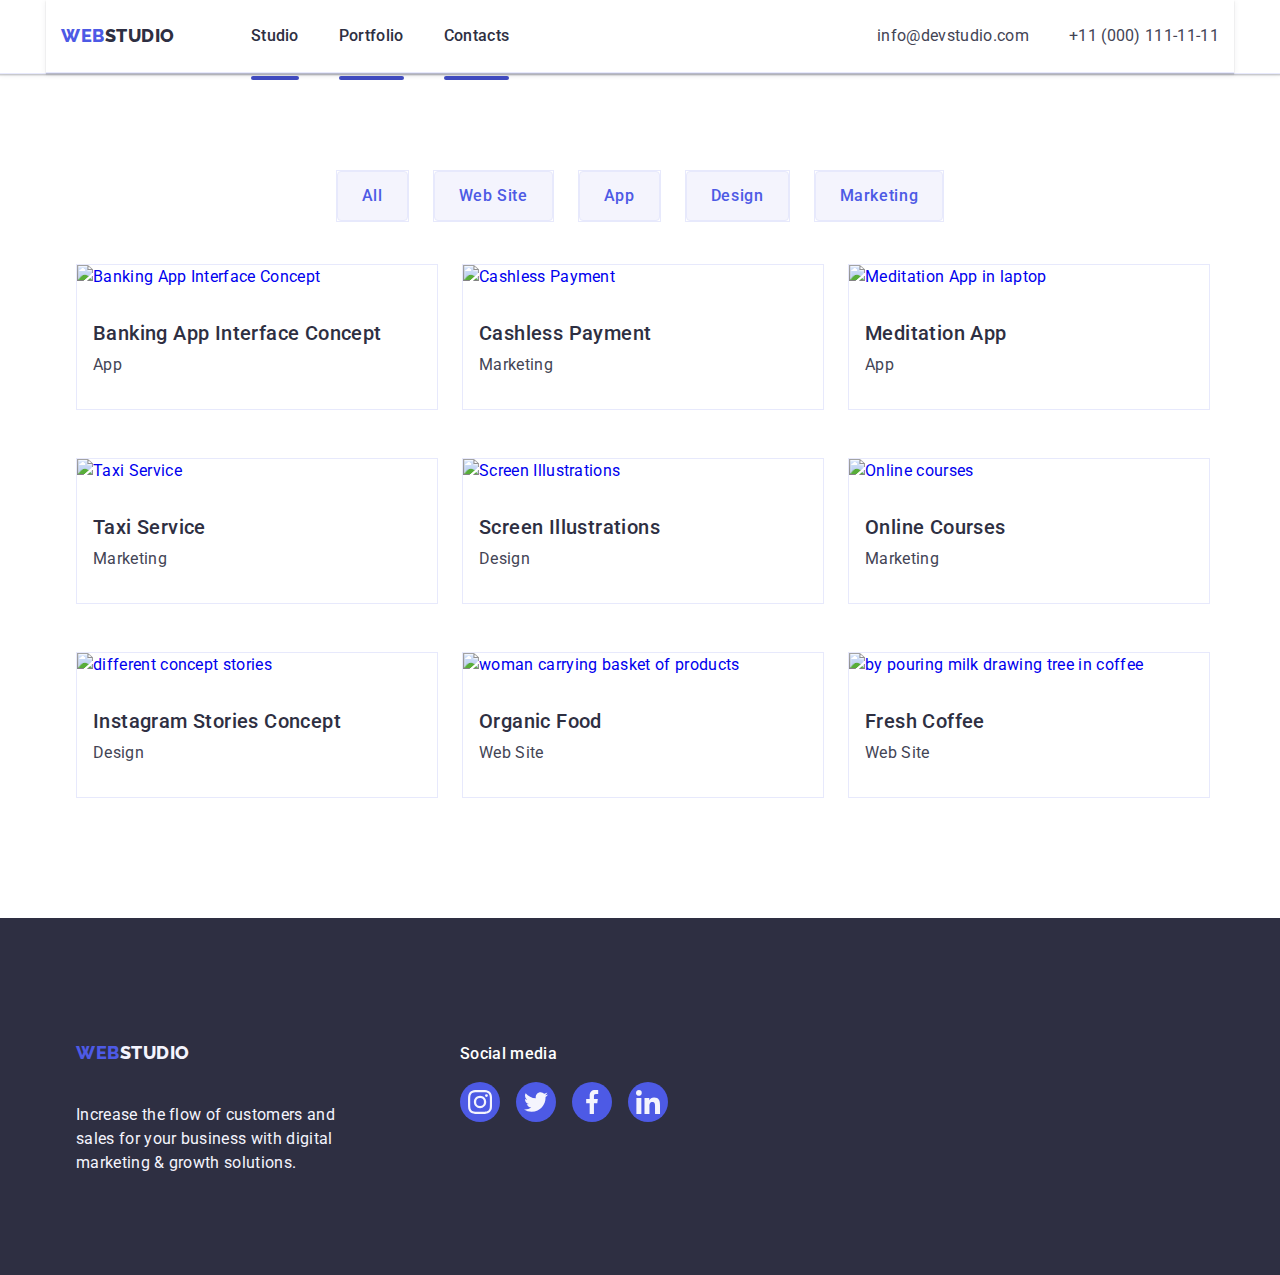
==== commit e41b83d3: "+++" ====
--- a/portfolio.html
+++ b/portfolio.html
@@ -118,10 +118,7 @@
           <!-- <h2 class="off">List of cards</h2> -->
           <ul class="cards list link">
             <li class="cards-item link">
-              <a
-                href="https://www.example.com"
-                class="cards-link link link-class"
-              >
+              <a href="https://www.example.com" class="cards-link link">
                 <div class="service-container">
                   <img
                     src="./images/port-1.jpg"
--- a/css/styles.css
+++ b/css/styles.css
@@ -16,6 +16,7 @@
   --box-shadow-buttons: 0px 3px 1px rgba(0, 0, 0, 0.1),
     0px 2px 1px rgba(0, 0, 0, 0.08), 0px 2px 2px rgba(0, 0, 0, 0.12);
   --transition-timing-icon: background-color 250ms cubic-bezier(0.4, 0, 0.2, 1);
+  --cubic: cubic-bezier(0.4, 0, 0.2, 1);
 }
 
 body {
@@ -272,6 +273,7 @@
 */
 .site-nav {
   display: flex;
+  align-items: center;
 }
 
 .site-nav .item {
@@ -303,7 +305,8 @@
 .current {
   position: relative;
   color: var(--ocean, #404bbf);
-  transition: color 250ms cubic-bezier(0.4, 0, 0.2, 1);
+  /* transition: color 250ms cubic-bezier(0.4, 0, 0.2, 1); */
+  transition: color 250ms var(--cubic);
 }
 
 .current::after {
@@ -314,13 +317,11 @@
   background-color: var(--ocean);
   border-radius: 2px;
   position: absolute;
-  bottom: 0;
+  opacity: 1;
   left: 0;
-  bottom: -1px;
   height: 4px;
-  transform: scaleX(0);
-  transform-origin: bottom left;
-  transition: transform 0.3s ease-in-out;
+  transform: translateY(28px);
+  transition: opacity 250ms var(--cubic);
 }
 
 .current:hover::after,
@@ -866,14 +867,15 @@
 }
 
 .cards.list {
-  width: 1128px;
   display: flex;
   flex-wrap: wrap;
-  margin-right: 24px;
+  margin-right: -30px;
+  margin-top: -30px;
 }
 
 .cards.list li {
-  width: 360px;
+  flex-basis: calc(100% / 3 - 30px);
+
   margin-right: 24px;
   margin-bottom: 48px;
 }
@@ -886,17 +888,17 @@
   margin-bottom: 0px;
 }
 
-.link-class {
-  display: block;
-  position: relative;
-}
-
-.link-class:hover,
-.link-class:focus {
+.cards-link {
+  display: block;
+}
+
+.cards-link:hover,
+.cards-link:focus {
   box-shadow: var(--box-shadow);
 }
 
 .card-info {
+  display: block;
   padding: 32px 16px;
   border: 1px solid var(--cornflower);
   border-top: none;
@@ -911,12 +913,6 @@
 |===============================
 */
 
-.cards-item,
-.cards-link,
-.overlay {
-  transition: all 250ms cubic-bezier(0.4, 0, 0.2, 1);
-}
-
 .cards-item:hover .overlay,
 .cards-item:focus .overlay {
   transform: translateY(0);
@@ -926,6 +922,14 @@
 .service-container {
   position: relative;
   overflow: hidden;
+}
+
+.service-img {
+  display: block;
+  max-width: 100%;
+  height: auto;
+  border: 1px solid var(--cornflower);
+  border-bottom: none;
 }
 
 .overlay {
@@ -939,18 +943,12 @@
   left: 0;
   width: 100%;
   height: 100%;
-  transition: all 250ms cubic-bezier(0.4, 0, 0.2, 1) ease-in-out;
+  transition: transform 250ms var(--cubic);
 }
 
 .service-text {
-  position: absolute;
-  width: 296px;
-  height: 96px;
-  top: 40px;
-  left: 32px;
   font-size: 16px;
   line-height: 1.5;
   letter-spacing: 0.02em;
-  background: var(--iris, #4d5ae5);
   color: var(--cloud);
 }
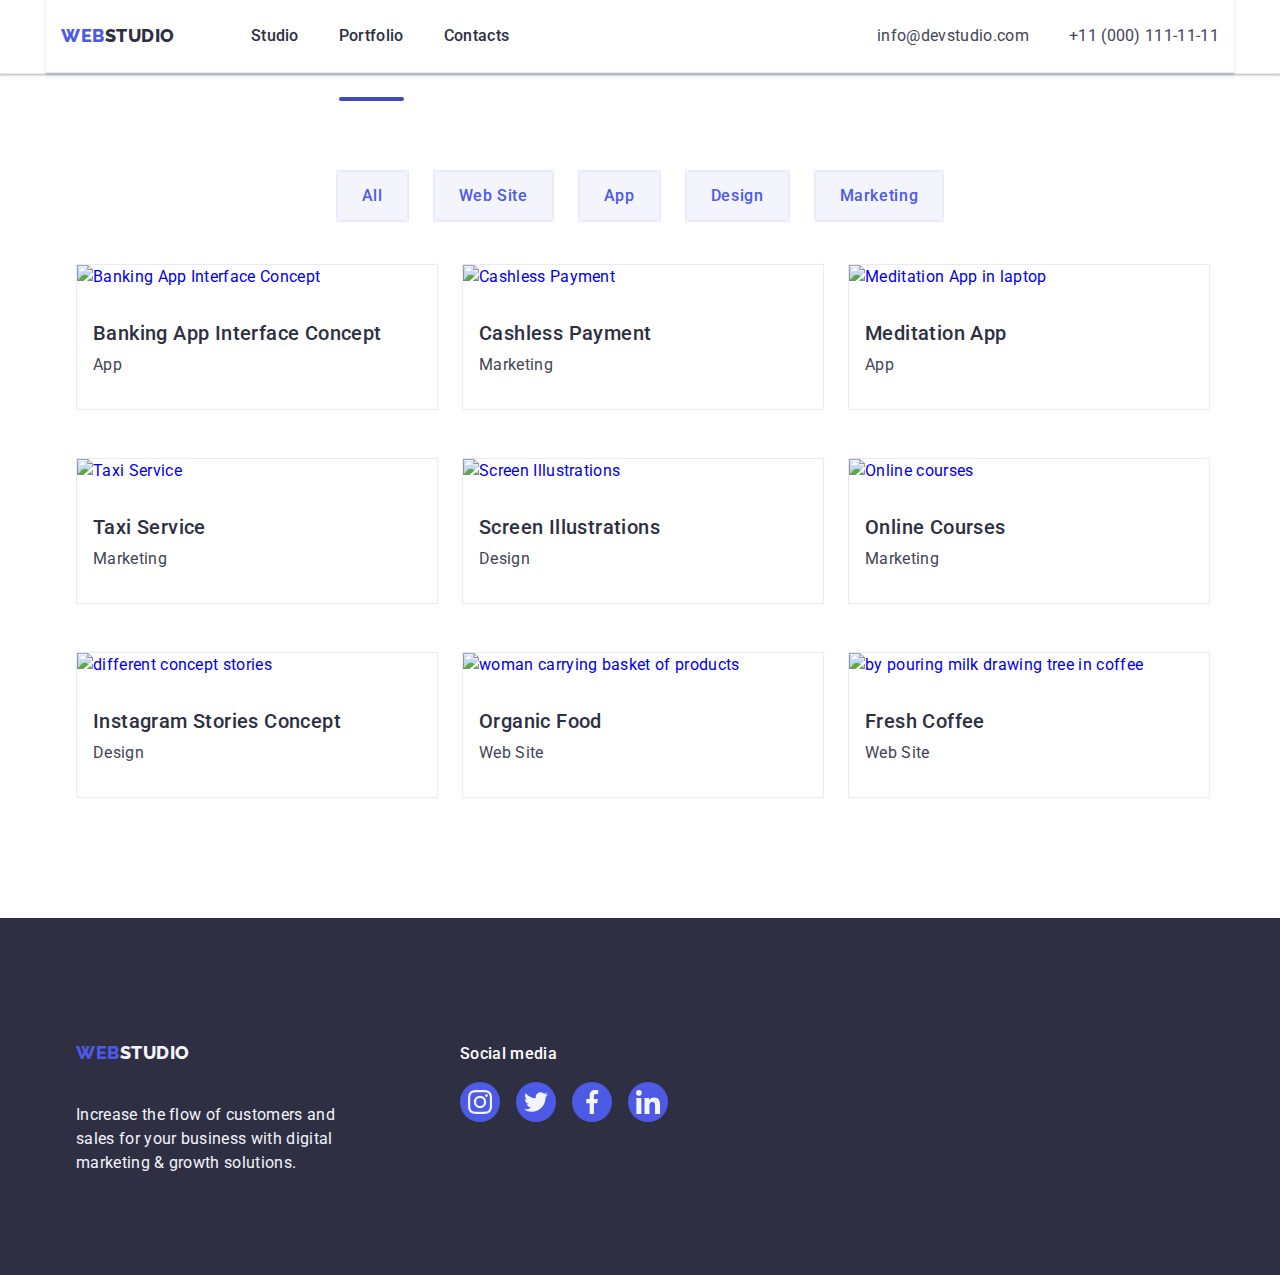
==== commit 4dd5d465: "following" ====
--- a/portfolio.html
+++ b/portfolio.html
@@ -41,7 +41,7 @@
             <li class="item">
               <a
                 href="./index.html"
-                class="link current"
+                class="link"
                 target="_blank"
                 rel="noopener no-referrer"
                 aria-label="Main Page"
@@ -61,7 +61,7 @@
             <li class="item">
               <a
                 href="https://www.Linkedln.com"
-                class="link current"
+                class="link"
                 target="_blank"
                 rel="noopener no-referrer"
                 aria-label="Contacts"
@@ -126,13 +126,12 @@
                     class="service-img"
                     width="360"
                   />
-                  <div class="overlay">
-                    <p class="service-text">
-                      14 Stylish and User-Friendly App Design Concepts · Task
-                      Manager App · Calorie Tracker App · Exotic Fruit Ecommerce
-                      App · Cloud Storage App
-                    </p>
-                  </div>
+
+                  <p class="overlay">
+                    14 Stylish and User-Friendly App Design Concepts · Task
+                    Manager App · Calorie Tracker App · Exotic Fruit Ecommerce
+                    App · Cloud Storage App
+                  </p>
                 </div>
                 <div class="card-info">
                   <h2 class="heading-three">Banking App Interface Concept</h2>
@@ -152,13 +151,12 @@
                     class="service-img"
                     width="360"
                   />
-                  <div class="overlay">
-                    <p class="service-text">
-                      14 Stylish and User-Friendly App Design Concepts · Task
-                      Manager App · Calorie Tracker App · Exotic Fruit Ecommerce
-                      App · Cloud Storage App
-                    </p>
-                  </div>
+
+                  <p class="overlay">
+                    14 Stylish and User-Friendly App Design Concepts · Task
+                    Manager App · Calorie Tracker App · Exotic Fruit Ecommerce
+                    App · Cloud Storage App
+                  </p>
                 </div>
                 <div class="card-info">
                   <h2 class="heading-three">Cashless Payment</h2>
@@ -178,13 +176,12 @@
                     class="service-img"
                     width="360"
                   />
-                  <div class="overlay">
-                    <p class="service-text">
-                      14 Stylish and User-Friendly App Design Concepts · Task
-                      Manager App · Calorie Tracker App · Exotic Fruit Ecommerce
-                      App · Cloud Storage App
-                    </p>
-                  </div>
+
+                  <p class="overlay">
+                    14 Stylish and User-Friendly App Design Concepts · Task
+                    Manager App · Calorie Tracker App · Exotic Fruit Ecommerce
+                    App · Cloud Storage App
+                  </p>
                 </div>
                 <div class="card-info">
                   <h2 class="heading-three">Meditation App</h2>
@@ -205,13 +202,11 @@
                     width="360"
                   />
 
-                  <div class="overlay">
-                    <p class="service-text">
-                      14 Stylish and User-Friendly App Design Concepts · Task
-                      Manager App · Calorie Tracker App · Exotic Fruit Ecommerce
-                      App · Cloud Storage App
-                    </p>
-                  </div>
+                  <p class="overlay">
+                    14 Stylish and User-Friendly App Design Concepts · Task
+                    Manager App · Calorie Tracker App · Exotic Fruit Ecommerce
+                    App · Cloud Storage App
+                  </p>
                 </div>
                 <div class="card-info">
                   <h2 class="heading-three">Taxi Service</h2>
@@ -231,13 +226,12 @@
                     class="service-img"
                     width="360"
                   />
-                  <div class="overlay">
-                    <p class="service-text">
-                      14 Stylish and User-Friendly App Design Concepts · Task
-                      Manager App · Calorie Tracker App · Exotic Fruit Ecommerce
-                      App · Cloud Storage App
-                    </p>
-                  </div>
+
+                  <p class="overlay">
+                    14 Stylish and User-Friendly App Design Concepts · Task
+                    Manager App · Calorie Tracker App · Exotic Fruit Ecommerce
+                    App · Cloud Storage App
+                  </p>
                 </div>
                 <div class="card-info">
                   <h2 class="heading-three">Screen Illustrations</h2>
@@ -257,13 +251,12 @@
                     class="service-img"
                     width="360"
                   />
-                  <div class="overlay">
-                    <p class="service-text">
-                      14 Stylish and User-Friendly App Design Concepts · Task
-                      Manager App · Calorie Tracker App · Exotic Fruit Ecommerce
-                      App · Cloud Storage App
-                    </p>
-                  </div>
+
+                  <p class="overlay">
+                    14 Stylish and User-Friendly App Design Concepts · Task
+                    Manager App · Calorie Tracker App · Exotic Fruit Ecommerce
+                    App · Cloud Storage App
+                  </p>
                 </div>
                 <div class="card-info">
                   <h2 class="heading-three">Online Courses</h2>
@@ -283,13 +276,12 @@
                     class="service-img"
                     width="360"
                   />
-                  <div class="overlay">
-                    <p class="service-text">
-                      14 Stylish and User-Friendly App Design Concepts · Task
-                      Manager App · Calorie Tracker App · Exotic Fruit Ecommerce
-                      App · Cloud Storage App
-                    </p>
-                  </div>
+
+                  <p class="overlay">
+                    14 Stylish and User-Friendly App Design Concepts · Task
+                    Manager App · Calorie Tracker App · Exotic Fruit Ecommerce
+                    App · Cloud Storage App
+                  </p>
                 </div>
                 <div class="card-info">
                   <h2 class="heading-three">Instagram Stories Concept</h2>
@@ -309,13 +301,12 @@
                     class="service-img"
                     width="360"
                   />
-                  <div class="overlay">
-                    <p class="service-text">
-                      14 Stylish and User-Friendly App Design Concepts · Task
-                      Manager App · Calorie Tracker App · Exotic Fruit Ecommerce
-                      App · Cloud Storage App
-                    </p>
-                  </div>
+
+                  <p class="overlay">
+                    14 Stylish and User-Friendly App Design Concepts · Task
+                    Manager App · Calorie Tracker App · Exotic Fruit Ecommerce
+                    App · Cloud Storage App
+                  </p>
                 </div>
                 <div class="card-info">
                   <h2 class="heading-three">Organic Food</h2>
@@ -336,13 +327,11 @@
                     width="360"
                   />
 
-                  <div class="overlay">
-                    <p class="service-text">
-                      14 Stylish and User-Friendly App Design Concepts · Task
-                      Manager App · Calorie Tracker App · Exotic Fruit Ecommerce
-                      App · Cloud Storage App
-                    </p>
-                  </div>
+                  <p class="overlay">
+                    14 Stylish and User-Friendly App Design Concepts · Task
+                    Manager App · Calorie Tracker App · Exotic Fruit Ecommerce
+                    App · Cloud Storage App
+                  </p>
                 </div>
                 <div class="card-info">
                   <h2 class="heading-three">Fresh Coffee</h2>
--- a/css/styles.css
+++ b/css/styles.css
@@ -278,6 +278,7 @@
 
 .site-nav .item {
   margin-right: 40px;
+  color: var(--ocean);
 }
 .site-nav .item:last-child {
   margin-right: 0;
@@ -295,7 +296,7 @@
 
 .site-nav .link:hover,
 .site-nav .link:focus {
-  color: var(--ocean, #404bbf);
+  color: var(--ocean);
 
   transition-property: property-name;
   transition-duration: 0.3s;
@@ -304,8 +305,8 @@
 
 .current {
   position: relative;
-  color: var(--ocean, #404bbf);
-  /* transition: color 250ms cubic-bezier(0.4, 0, 0.2, 1); */
+  color: var(--ocean);
+  transition: color 250ms cubic-bezier(0.4, 0, 0.2, 1);
   transition: color 250ms var(--cubic);
 }
 
@@ -313,7 +314,7 @@
   content: "";
   display: block;
   width: 100%;
-
+  bottom: -1px;
   background-color: var(--ocean);
   border-radius: 2px;
   position: absolute;
@@ -345,6 +346,9 @@
   display: flex;
 }
 
+.item {
+  transition: color 250ms cubic-bezier(0.4, 0, 0.2, 1);
+}
 .contact-list .item {
   display: block;
   margin-right: 40px;
@@ -463,9 +467,9 @@
   border: 1px solid var(--black-a-01);
   padding: 0;
   cursor: pointer;
+
   transition: background-color 250ms cubic-bezier(0.4, 0, 0.2, 1),
     border 250ms cubic-bezier(0.4, 0, 0.2, 1);
-  transition: fill 250ms cubic-bezier(0.4, 0, 0.2, 1);
 }
 
 .modal-close-btn:hover,
@@ -476,6 +480,10 @@
 
 .backdrop.is-hidden .modal {
   transform: translate(-50%, -50%) scale(0);
+}
+
+.modal-close-icon {
+  transition: fill 250ms cubic-bezier(0.4, 0, 0.2, 1);
 }
 
 .modal-close-btn:hover .modal-close-icon,
@@ -682,7 +690,7 @@
 .icon-item {
   width: 40px;
   height: 40px;
-  transition: var(--transition-timing-icon);
+  transition: background-color 250ms cubic-bezier(0.4, 0, 0.2, 1);
 }
 
 .icon-link {
@@ -855,6 +863,10 @@
 
 .button-list-items {
   border: 1px solid var(--cornflower);
+  transition: color 250ms cubic-bezier(0.4, 0, 0.2, 1),
+    background-color 250ms cubic-bezier(0.4, 0, 0.2, 1),
+    border-color 250ms cubic-bezier(0.4, 0, 0.2, 1),
+    box-shadow 250ms cubic-bezier(0.4, 0, 0.2, 1);
 }
 
 .shadow:hover,
@@ -890,6 +902,11 @@
 
 .cards-link {
   display: block;
+  transition: box-shadow 250ms cubic-bezier(0.4, 0, 0.2, 1);
+}
+.cards-link:hover .overlay,
+.cards-link:focus .overlay {
+  transform: translateY(0%);
 }
 
 .cards-link:hover,
@@ -947,8 +964,16 @@
 }
 
 .service-text {
+  height: 100%;
+  width: 100%;
+  top: 0;
+  padding: 40px 32px;
   font-size: 16px;
   line-height: 1.5;
   letter-spacing: 0.02em;
   color: var(--cloud);
-}
+  background-color: var(--iris);
+  position: absolute;
+  transition: transform 250ms cubic-bezier(0.4, 0, 0.2, 1);
+  transform: translateY(100%);
+}
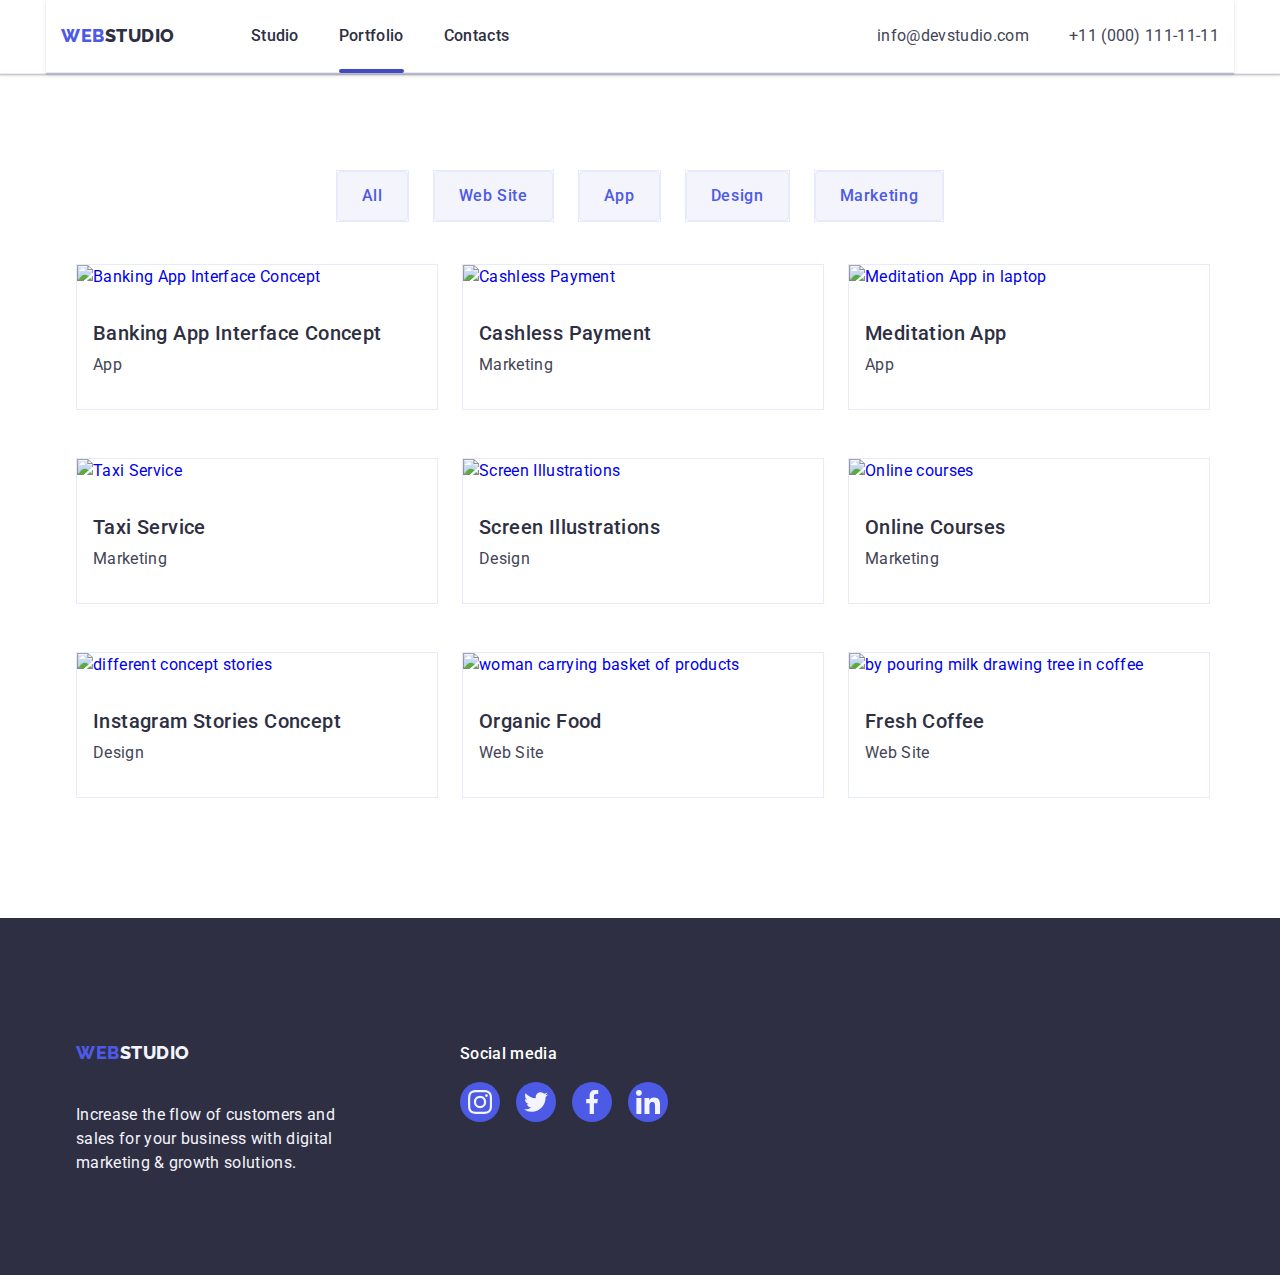
==== commit 147e379b: "fix" ====
--- a/portfolio.html
+++ b/portfolio.html
@@ -140,10 +140,7 @@
               </a>
             </li>
             <li class="cards-item link">
-              <a
-                href="https://www.example.com"
-                class="cards-link link link-class"
-              >
+              <a href="https://www.example.com" class="cards-link link">
                 <div class="service-container">
                   <img
                     src="./images/port-2.jpg"
@@ -165,10 +162,7 @@
               </a>
             </li>
             <li class="cards-item link">
-              <a
-                href="https://www.example.com"
-                class="cards-link link link-class"
-              >
+              <a href="https://www.example.com" class="cards-link link">
                 <div class="service-container">
                   <img
                     src="./images/port-3.jpg"
@@ -190,10 +184,7 @@
               </a>
             </li>
             <li class="cards-item link">
-              <a
-                href="https://www.example.com"
-                class="cards-link link link-class"
-              >
+              <a href="https://www.example.com" class="cards-link link">
                 <div class="service-container">
                   <img
                     src="./images/port-4.jpg"
@@ -215,10 +206,7 @@
               </a>
             </li>
             <li class="cards-item link">
-              <a
-                href="https://www.example.com"
-                class="cards-link link link-class"
-              >
+              <a href="https://www.example.com" class="cards-link link">
                 <div class="service-container">
                   <img
                     src="./images/port-5.jpg"
@@ -240,10 +228,7 @@
               </a>
             </li>
             <li class="cards-item link">
-              <a
-                href="https://www.example.com"
-                class="cards-link link link-class"
-              >
+              <a href="https://www.example.com" class="cards-link link">
                 <div class="service-container">
                   <img
                     src="./images/port-6.jpg"
@@ -265,10 +250,7 @@
               </a>
             </li>
             <li class="cards-item link">
-              <a
-                href="https://www.example.com"
-                class="cards-link link link-class"
-              >
+              <a href="https://www.example.com" class="cards-link link">
                 <div class="service-container">
                   <img
                     src="./images/port-7.jpg"
@@ -290,10 +272,7 @@
               </a>
             </li>
             <li class="cards-item link">
-              <a
-                href="https://www.example.com"
-                class="cards-link link link-class"
-              >
+              <a href="https://www.example.com" class="cards-link link">
                 <div class="service-container">
                   <img
                     src="./images/port-8.jpg"
@@ -315,10 +294,7 @@
               </a>
             </li>
             <li class="cards-item link">
-              <a
-                href="https://www.example.com"
-                class="cards-link link link-class"
-              >
+              <a href="https://www.example.com" class="cards-link link">
                 <div class="service-container">
                   <img
                     src="./images/port-9.jpg"
--- a/css/styles.css
+++ b/css/styles.css
@@ -292,6 +292,8 @@
   color: var(--navy-blue);
   font-size: 16px;
   font-weight: 500;
+  line-height: 1.5;
+  letter-spacing: 0.32px;
 }
 
 .site-nav .link:hover,
@@ -306,7 +308,7 @@
 .current {
   position: relative;
   color: var(--ocean);
-  transition: color 250ms cubic-bezier(0.4, 0, 0.2, 1);
+  /*transition: color 250ms cubic-bezier(0.4, 0, 0.2, 1);*/
   transition: color 250ms var(--cubic);
 }
 
@@ -314,14 +316,12 @@
   content: "";
   display: block;
   width: 100%;
+  height: 4px;
+  border-radius: 2px;
+
+  background-color: var(--ocean);
   bottom: -1px;
-  background-color: var(--ocean);
-  border-radius: 2px;
   position: absolute;
-  opacity: 1;
-  left: 0;
-  height: 4px;
-  transform: translateY(28px);
   transition: opacity 250ms var(--cubic);
 }
 
@@ -451,7 +451,6 @@
 }
 
 .modal-close-btn {
-  margin: -10px -5px 0 0;
   display: flex;
   fill: var(--slate);
   background-color: var(--cornflower);
@@ -463,11 +462,9 @@
   position: absolute;
   top: 24px;
   right: 24px;
-  transition: transform 250ms;
   border: 1px solid var(--black-a-01);
   padding: 0;
   cursor: pointer;
-
   transition: background-color 250ms cubic-bezier(0.4, 0, 0.2, 1),
     border 250ms cubic-bezier(0.4, 0, 0.2, 1);
 }
@@ -952,28 +949,16 @@
 .overlay {
   transform: translateY(100%);
   opacity: 0;
-  background: var(--iris, #4d5ae5);
-  color: white;
-  padding: 20px;
+  background-color: #4d5ae5;
+  color: #f4f4fd;
+  padding: 40px 32px;
   position: absolute;
   top: 0;
-  left: 0;
+  font-size: 16px;
+  line-height: 1.5;
+  letter-spacing: 0.02em;
   width: 100%;
   height: 100%;
   transition: transform 250ms var(--cubic);
-}
-
-.service-text {
-  height: 100%;
-  width: 100%;
-  top: 0;
-  padding: 40px 32px;
-  font-size: 16px;
-  line-height: 1.5;
-  letter-spacing: 0.02em;
-  color: var(--cloud);
-  background-color: var(--iris);
-  position: absolute;
   transition: transform 250ms cubic-bezier(0.4, 0, 0.2, 1);
-  transform: translateY(100%);
-}
+}
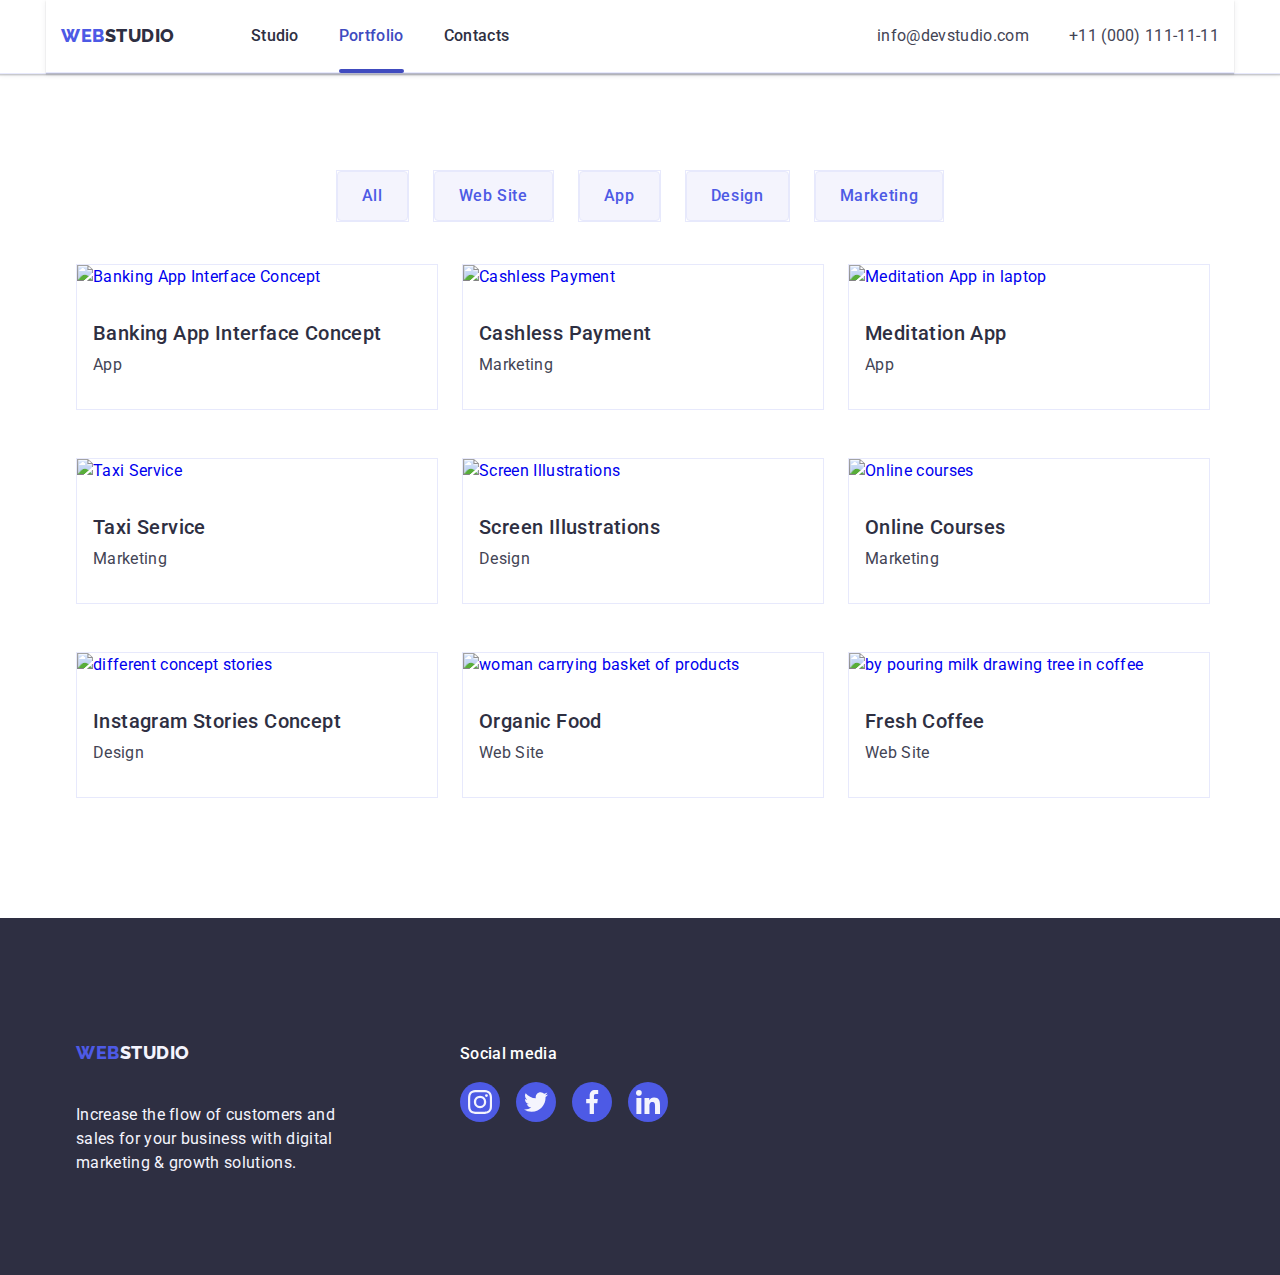
==== commit 4f60eabb: "site nav" ====
--- a/portfolio.html
+++ b/portfolio.html
@@ -41,7 +41,7 @@
             <li class="item">
               <a
                 href="./index.html"
-                class="link"
+                class="site-nav-link link"
                 target="_blank"
                 rel="noopener no-referrer"
                 aria-label="Main Page"
@@ -51,7 +51,7 @@
             <li class="item">
               <a
                 href="./portfolio.html"
-                class="link current"
+                class="site-nav-link link current"
                 target="_blank"
                 rel="noopener no-referrer"
                 aria-label="Portfolio"
@@ -61,7 +61,7 @@
             <li class="item">
               <a
                 href="https://www.Linkedln.com"
-                class="link"
+                class="site-nav-link link"
                 target="_blank"
                 rel="noopener no-referrer"
                 aria-label="Contacts"
--- a/css/styles.css
+++ b/css/styles.css
@@ -284,11 +284,10 @@
   margin-right: 0;
 }
 
-.site-nav .link {
+.site-nav-link {
   display: block;
   padding-top: 24px;
   padding-bottom: 24px;
-
   color: var(--navy-blue);
   font-size: 16px;
   font-weight: 500;
@@ -296,10 +295,9 @@
   letter-spacing: 0.32px;
 }
 
-.site-nav .link:hover,
-.site-nav .link:focus {
+.site-nav-link:hover,
+.site-nav-link:focus {
   color: var(--ocean);
-
   transition-property: property-name;
   transition-duration: 0.3s;
   transition-timing-function: ease-in-out;
@@ -308,7 +306,6 @@
 .current {
   position: relative;
   color: var(--ocean);
-  /*transition: color 250ms cubic-bezier(0.4, 0, 0.2, 1);*/
   transition: color 250ms var(--cubic);
 }
 
@@ -318,7 +315,6 @@
   width: 100%;
   height: 4px;
   border-radius: 2px;
-
   background-color: var(--ocean);
   bottom: -1px;
   position: absolute;
@@ -866,6 +862,13 @@
     box-shadow 250ms cubic-bezier(0.4, 0, 0.2, 1);
 }
 
+.shadow {
+  transition: color 250ms cubic-bezier(0.4, 0, 0.2, 1),
+    background-color 250ms cubic-bezier(0.4, 0, 0.2, 1),
+    border-color 250ms cubic-bezier(0.4, 0, 0.2, 1),
+    box-shadow 250ms cubic-bezier(0.4, 0, 0.2, 1);
+}
+
 .shadow:hover,
 .shadow:focus {
   box-shadow: var(--box-shadow-buttons);
